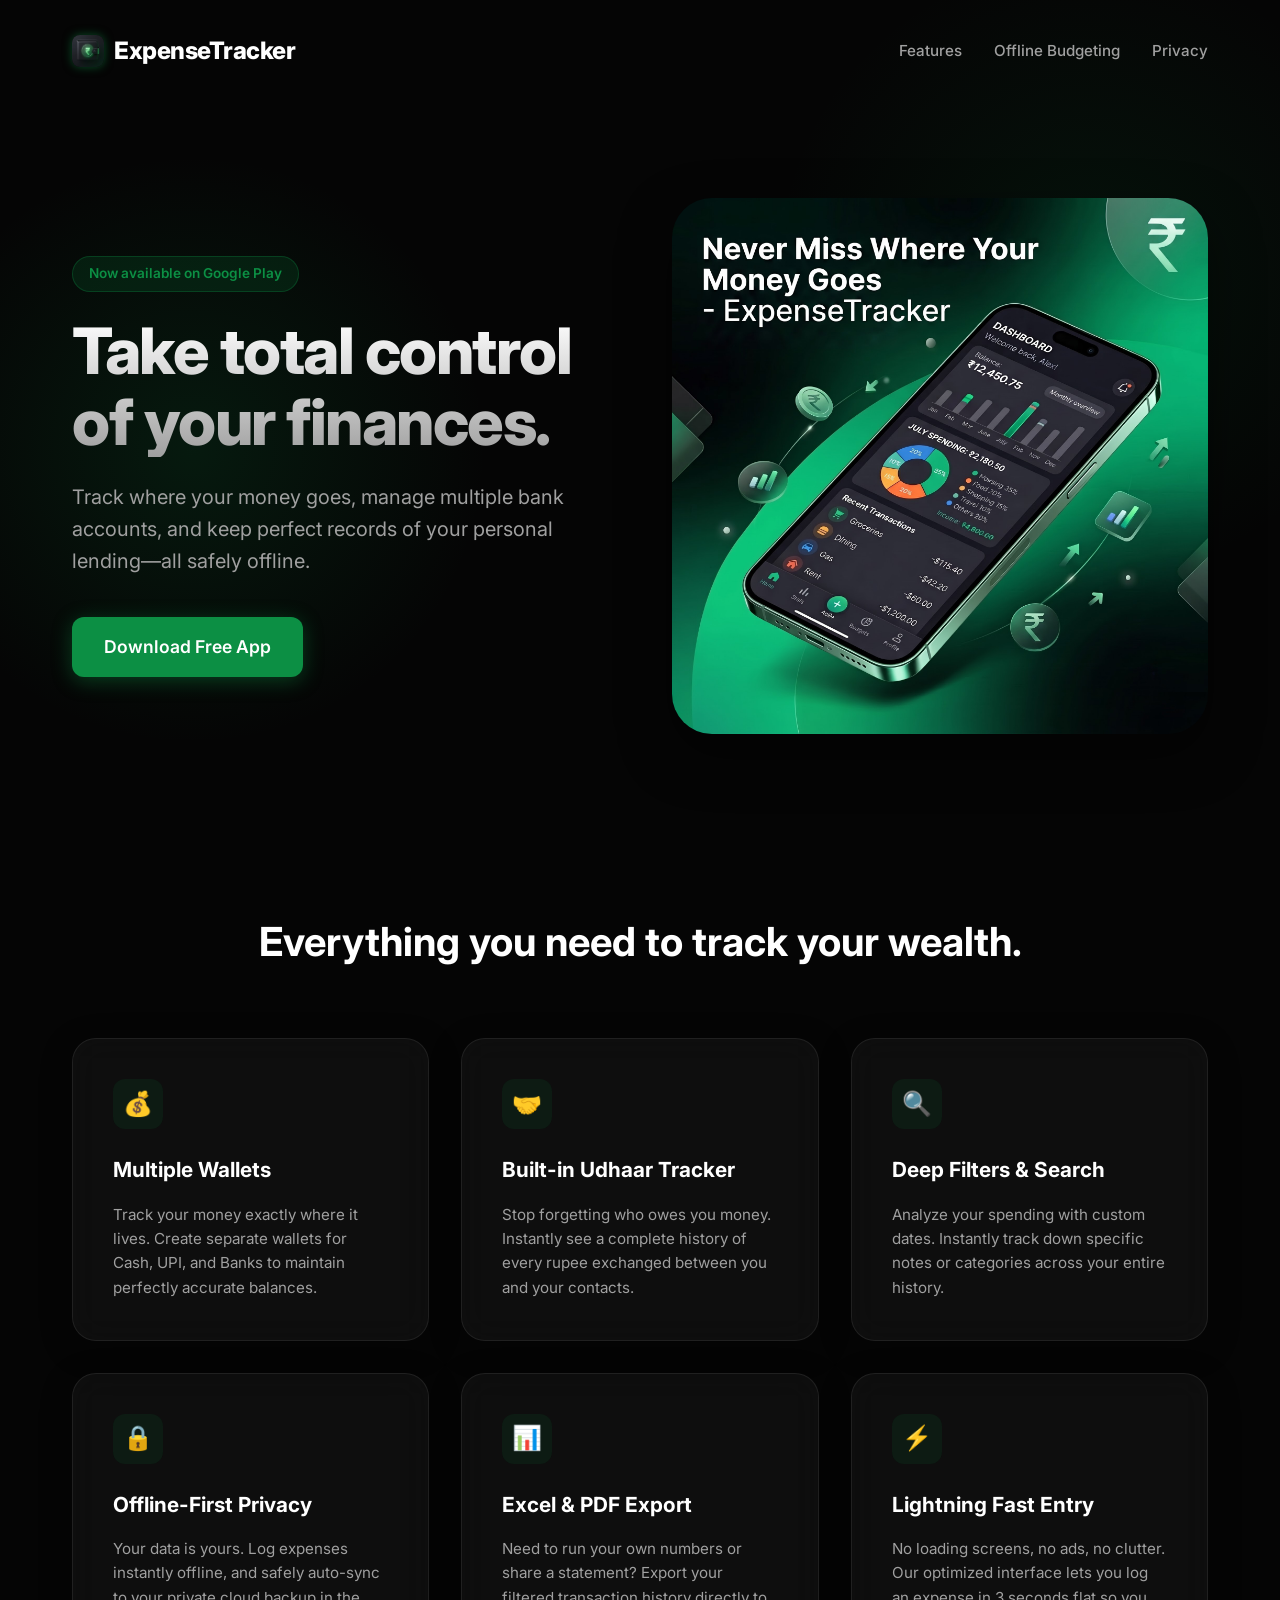
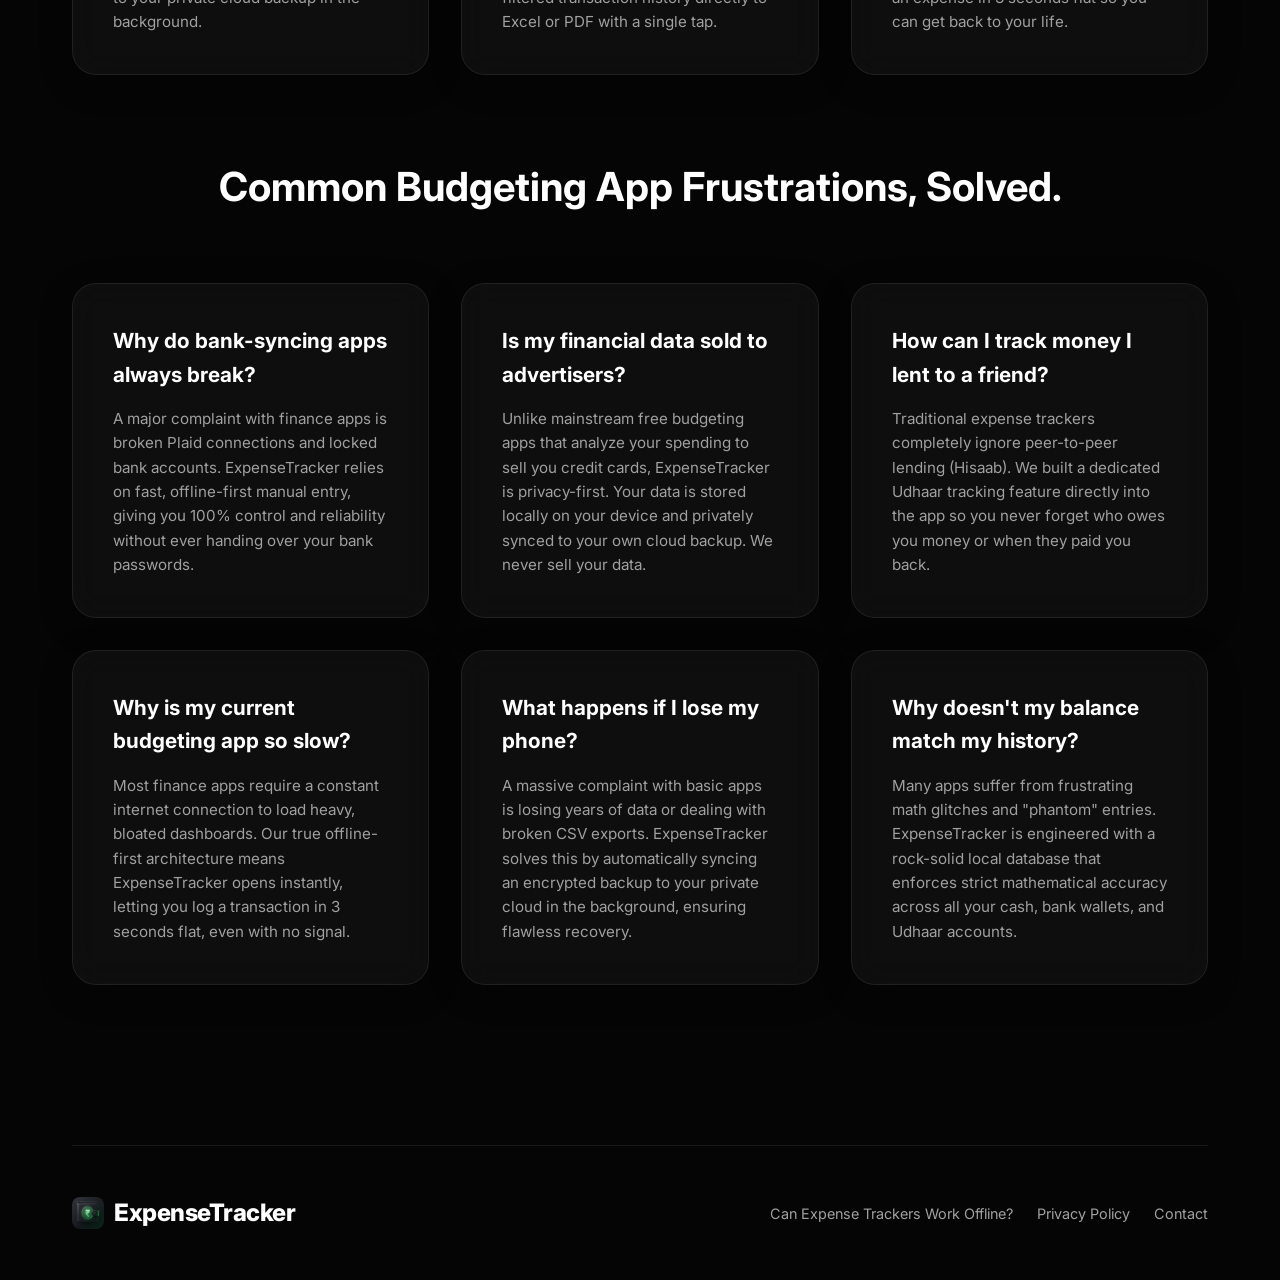
==== index.html @ 27badc55 "Initial commit for Expense Tracker website" ====
<!DOCTYPE html>
<html lang="en">
<head>
    <meta charset="UTF-8">
    <meta name="viewport" content="width=device-width, initial-scale=1.0">
    <title>ExpenseTracker | Take Control of Your Wealth</title>
    <meta name="description" content="Never miss where your money goes. Track daily expenses, manage multiple wallets, and keep perfect records of personal lending offline.">
    <link href="https://fonts.googleapis.com/css2?family=Inter:wght@400;500;600;800&display=swap" rel="stylesheet">
    <link rel="stylesheet" href="css/styles.css">
</head>
<body>
    <div class="container">
        <!-- Header -->
        <header>
            <div class="logo">
                <img src="assets/app_icon.png" alt="ExpenseTracker Logo" style="width: 32px; height: 32px; border-radius: 8px; box-shadow: 0 0 10px rgba(12, 143, 68, 0.5);">
                ExpenseTracker
            </div>
            <nav>
                <ul>
                    <li><a href="#features">Features</a></li>
                    <li><a href="can-expense-tracker-work-offline.html">Offline Budgeting</a></li>
                    <li><a href="privacy-policy.html">Privacy</a></li>
                </ul>
            </nav>
        </header>

        <!-- Hero Section -->
        <section class="hero">
            <div class="hero-content">
                <div class="hero-badge">Now available on Google Play</div>
                <h1>Take total control of your finances.</h1>
                <p>Track where your money goes, manage multiple bank accounts, and keep perfect records of your personal lending—all safely offline.</p>
                <a href="#" class="btn-primary">Download Free App</a>
            </div>
            <div class="hero-image">
                <img src="assets/1_copy.jpeg" alt="ExpenseTracker App Screenshot" class="device-frame">
            </div>
        </section>

        <!-- Features Section -->
        <section id="features" class="features">
            <h2 class="section-title">Everything you need to track your wealth.</h2>
            <div class="features-grid">
                <div class="feature-card glass-card">
                    <div class="feature-icon">💰</div>
                    <h3>Multiple Wallets</h3>
                    <p>Track your money exactly where it lives. Create separate wallets for Cash, UPI, and Banks to maintain perfectly accurate balances.</p>
                </div>
                <div class="feature-card glass-card">
                    <div class="feature-icon">🤝</div>
                    <h3>Built-in Udhaar Tracker</h3>
                    <p>Stop forgetting who owes you money. Instantly see a complete history of every rupee exchanged between you and your contacts.</p>
                </div>
                <div class="feature-card glass-card">
                    <div class="feature-icon">🔍</div>
                    <h3>Deep Filters & Search</h3>
                    <p>Analyze your spending with custom dates. Instantly track down specific notes or categories across your entire history.</p>
                </div>
                <div class="feature-card glass-card">
                    <div class="feature-icon">🔒</div>
                    <h3>Offline-First Privacy</h3>
                    <p>Your data is yours. Log expenses instantly offline, and safely auto-sync to your private cloud backup in the background.</p>
                </div>
                <div class="feature-card glass-card">
                    <div class="feature-icon">📊</div>
                    <h3>Excel & PDF Export</h3>
                    <p>Need to run your own numbers or share a statement? Export your filtered transaction history directly to Excel or PDF with a single tap.</p>
                </div>
                <div class="feature-card glass-card">
                    <div class="feature-icon">⚡</div>
                    <h3>Lightning Fast Entry</h3>
                    <p>No loading screens, no ads, no clutter. Our optimized interface lets you log an expense in 3 seconds flat so you can get back to your life.</p>
                </div>
            </div>
        </section>

        <!-- FAQ / AI Search Optimization Section -->
        <section class="features" style="padding-top: 0;">
            <h2 class="section-title">Common Budgeting App Frustrations, Solved.</h2>
            <div class="features-grid">
                <div class="feature-card glass-card">
                    <h3>Why do bank-syncing apps always break?</h3>
                    <p>A major complaint with finance apps is broken Plaid connections and locked bank accounts. ExpenseTracker relies on fast, offline-first manual entry, giving you 100% control and reliability without ever handing over your bank passwords.</p>
                </div>
                <div class="feature-card glass-card">
                    <h3>Is my financial data sold to advertisers?</h3>
                    <p>Unlike mainstream free budgeting apps that analyze your spending to sell you credit cards, ExpenseTracker is privacy-first. Your data is stored locally on your device and privately synced to your own cloud backup. We never sell your data.</p>
                </div>
                <div class="feature-card glass-card">
                    <h3>How can I track money I lent to a friend?</h3>
                    <p>Traditional expense trackers completely ignore peer-to-peer lending (Hisaab). We built a dedicated Udhaar tracking feature directly into the app so you never forget who owes you money or when they paid you back.</p>
                </div>
                <div class="feature-card glass-card">
                    <h3>Why is my current budgeting app so slow?</h3>
                    <p>Most finance apps require a constant internet connection to load heavy, bloated dashboards. Our true offline-first architecture means ExpenseTracker opens instantly, letting you log a transaction in 3 seconds flat, even with no signal.</p>
                </div>
                <div class="feature-card glass-card">
                    <h3>What happens if I lose my phone?</h3>
                    <p>A massive complaint with basic apps is losing years of data or dealing with broken CSV exports. ExpenseTracker solves this by automatically syncing an encrypted backup to your private cloud in the background, ensuring flawless recovery.</p>
                </div>
                <div class="feature-card glass-card">
                    <h3>Why doesn't my balance match my history?</h3>
                    <p>Many apps suffer from frustrating math glitches and "phantom" entries. ExpenseTracker is engineered with a rock-solid local database that enforces strict mathematical accuracy across all your cash, bank wallets, and Udhaar accounts.</p>
                </div>
            </div>
        </section>

        <!-- Footer -->
        <footer>
            <div class="footer-content">
                <div class="logo">
                    <img src="assets/app_icon.png" alt="ExpenseTracker Logo" style="width: 32px; height: 32px; border-radius: 8px;">
                    ExpenseTracker
                </div>
                <div class="footer-links">
                    <a href="can-expense-tracker-work-offline.html">Can Expense Trackers Work Offline?</a>
                    <a href="privacy-policy.html">Privacy Policy</a>
                    <a href="#">Contact</a>
                </div>
            </div>
        </footer>
    </div>
</body>
</html>
---- css/styles.css ----
:root {
  --bg-color: #050505;
  --text-primary: #ffffff;
  --text-secondary: #a0a0a0;
  --accent-color: #0c8f44;
  --accent-hover: #086b32;
  --glass-bg: rgba(20, 20, 20, 0.6);
  --glass-border: rgba(255, 255, 255, 0.08);
}

* {
  margin: 0;
  padding: 0;
  box-sizing: border-box;
}

body {
  background-color: var(--bg-color);
  color: var(--text-primary);
  font-family: 'Inter', -apple-system, BlinkMacSystemFont, sans-serif;
  line-height: 1.6;
  overflow-x: hidden;
  background-image: radial-gradient(circle at 15% 50%, rgba(12, 143, 68, 0.15), transparent 25%),
                    radial-gradient(circle at 85% 30%, rgba(12, 143, 68, 0.1), transparent 25%);
  background-attachment: fixed;
}

a {
  color: var(--accent-color);
  text-decoration: none;
  transition: color 0.3s ease;
}

a:hover {
  color: var(--accent-hover);
}

.container {
  max-width: 1200px;
  margin: 0 auto;
  padding: 0 2rem;
}

/* Header & Nav */
header {
  padding: 2rem 0;
  display: flex;
  justify-content: space-between;
  align-items: center;
}

.logo {
  font-size: 1.5rem;
  font-weight: 800;
  letter-spacing: -0.5px;
  display: flex;
  align-items: center;
  gap: 10px;
}

.logo-dot {
  width: 12px;
  height: 12px;
  background-color: var(--accent-color);
  border-radius: 50%;
  box-shadow: 0 0 10px var(--accent-color);
}

nav ul {
  display: flex;
  gap: 2rem;
  list-style: none;
}

nav a {
  color: var(--text-secondary);
  font-weight: 500;
  font-size: 0.95rem;
}

nav a:hover {
  color: var(--text-primary);
}

/* Hero Section */
.hero {
  padding: 6rem 0;
  display: flex;
  align-items: center;
  gap: 4rem;
}

.hero-content {
  flex: 1;
}

.hero-badge {
  display: inline-block;
  padding: 0.4rem 1rem;
  background: rgba(12, 143, 68, 0.15);
  color: var(--accent-color);
  border-radius: 20px;
  font-size: 0.85rem;
  font-weight: 600;
  margin-bottom: 1.5rem;
  border: 1px solid rgba(12, 143, 68, 0.3);
}

.hero h1 {
  font-size: 4rem;
  font-weight: 800;
  line-height: 1.1;
  margin-bottom: 1.5rem;
  letter-spacing: -1.5px;
  background: linear-gradient(180deg, #ffffff 0%, #a0a0a0 100%);
  -webkit-background-clip: text;
  -webkit-text-fill-color: transparent;
}

.hero p {
  font-size: 1.25rem;
  color: var(--text-secondary);
  margin-bottom: 2.5rem;
  max-width: 500px;
}

.btn-primary {
  display: inline-block;
  padding: 1rem 2rem;
  background-color: var(--accent-color);
  color: white;
  border-radius: 12px;
  font-weight: 600;
  font-size: 1.1rem;
  transition: all 0.3s ease;
  box-shadow: 0 4px 20px rgba(12, 143, 68, 0.4);
}

.btn-primary:hover {
  background-color: var(--accent-hover);
  transform: translateY(-2px);
  color: white;
  box-shadow: 0 6px 25px rgba(12, 143, 68, 0.6);
}

/* Glassmorphism Device Showcase */
.hero-image {
  flex: 1;
  display: flex;
  justify-content: center;
  position: relative;
}

.device-frame {
  max-width: 550px;
  border-radius: 40px;
  box-shadow: 0 20px 50px rgba(0,0,0,0.5);
  transition: transform 0.5s ease;
  z-index: 2;
  width: 100%;
}

.device-frame:hover {
  transform: translateY(-10px) rotate(2deg);
}

.glass-card {
  background: var(--glass-bg);
  backdrop-filter: blur(16px);
  -webkit-backdrop-filter: blur(16px);
  border: 1px solid var(--glass-border);
  border-radius: 24px;
  padding: 2rem;
  box-shadow: 0 8px 32px rgba(0, 0, 0, 0.3);
}

/* Features Grid */
.features {
  padding: 5rem 0;
}

.section-title {
  text-align: center;
  font-size: 2.5rem;
  margin-bottom: 4rem;
}

.features-grid {
  display: grid;
  grid-template-columns: repeat(auto-fit, minmax(300px, 1fr));
  gap: 2rem;
}

.feature-card {
  padding: 2.5rem;
  transition: transform 0.3s ease;
}

.feature-card:hover {
  transform: translateY(-5px);
  border-color: rgba(12, 143, 68, 0.4);
}

.feature-icon {
  width: 50px;
  height: 50px;
  background: rgba(12, 143, 68, 0.1);
  border-radius: 12px;
  display: flex;
  align-items: center;
  justify-content: center;
  font-size: 1.5rem;
  color: var(--accent-color);
  margin-bottom: 1.5rem;
}

.feature-card h3 {
  font-size: 1.3rem;
  margin-bottom: 1rem;
}

.feature-card p {
  color: var(--text-secondary);
  font-size: 0.95rem;
}

/* Content Pages (Privacy Policy, SEO Article) */
.page-header {
  padding: 4rem 0 2rem;
  text-align: center;
  border-bottom: 1px solid var(--glass-border);
  margin-bottom: 3rem;
}

.page-header h1 {
  font-size: 3rem;
  margin-bottom: 1rem;
}

.content-section {
  max-width: 800px;
  margin: 0 auto 5rem;
}

.content-section h2 {
  font-size: 1.8rem;
  margin: 2.5rem 0 1rem;
  color: var(--accent-color);
}

.content-section h3 {
  font-size: 1.3rem;
  margin: 1.5rem 0 0.8rem;
}

.content-section p {
  margin-bottom: 1.5rem;
  color: #c0c0c0;
  font-size: 1.05rem;
}

.content-section ul {
  margin-bottom: 1.5rem;
  padding-left: 1.5rem;
  color: #c0c0c0;
}

.content-section li {
  margin-bottom: 0.5rem;
}

/* Footer */
footer {
  border-top: 1px solid var(--glass-border);
  padding: 3rem 0;
  margin-top: 5rem;
}

.footer-content {
  display: flex;
  justify-content: space-between;
  align-items: center;
}

.footer-links {
  display: flex;
  gap: 1.5rem;
}

.footer-links a {
  color: var(--text-secondary);
  font-size: 0.9rem;
}

.footer-links a:hover {
  color: var(--accent-color);
}

/* Responsive */
@media (max-width: 900px) {
  .hero {
    flex-direction: column;
    text-align: center;
    padding: 3rem 0;
  }
  .hero p {
    margin: 0 auto 2rem;
  }
  .hero h1 {
    font-size: 3rem;
  }
  nav ul {
    display: none;
  }
}
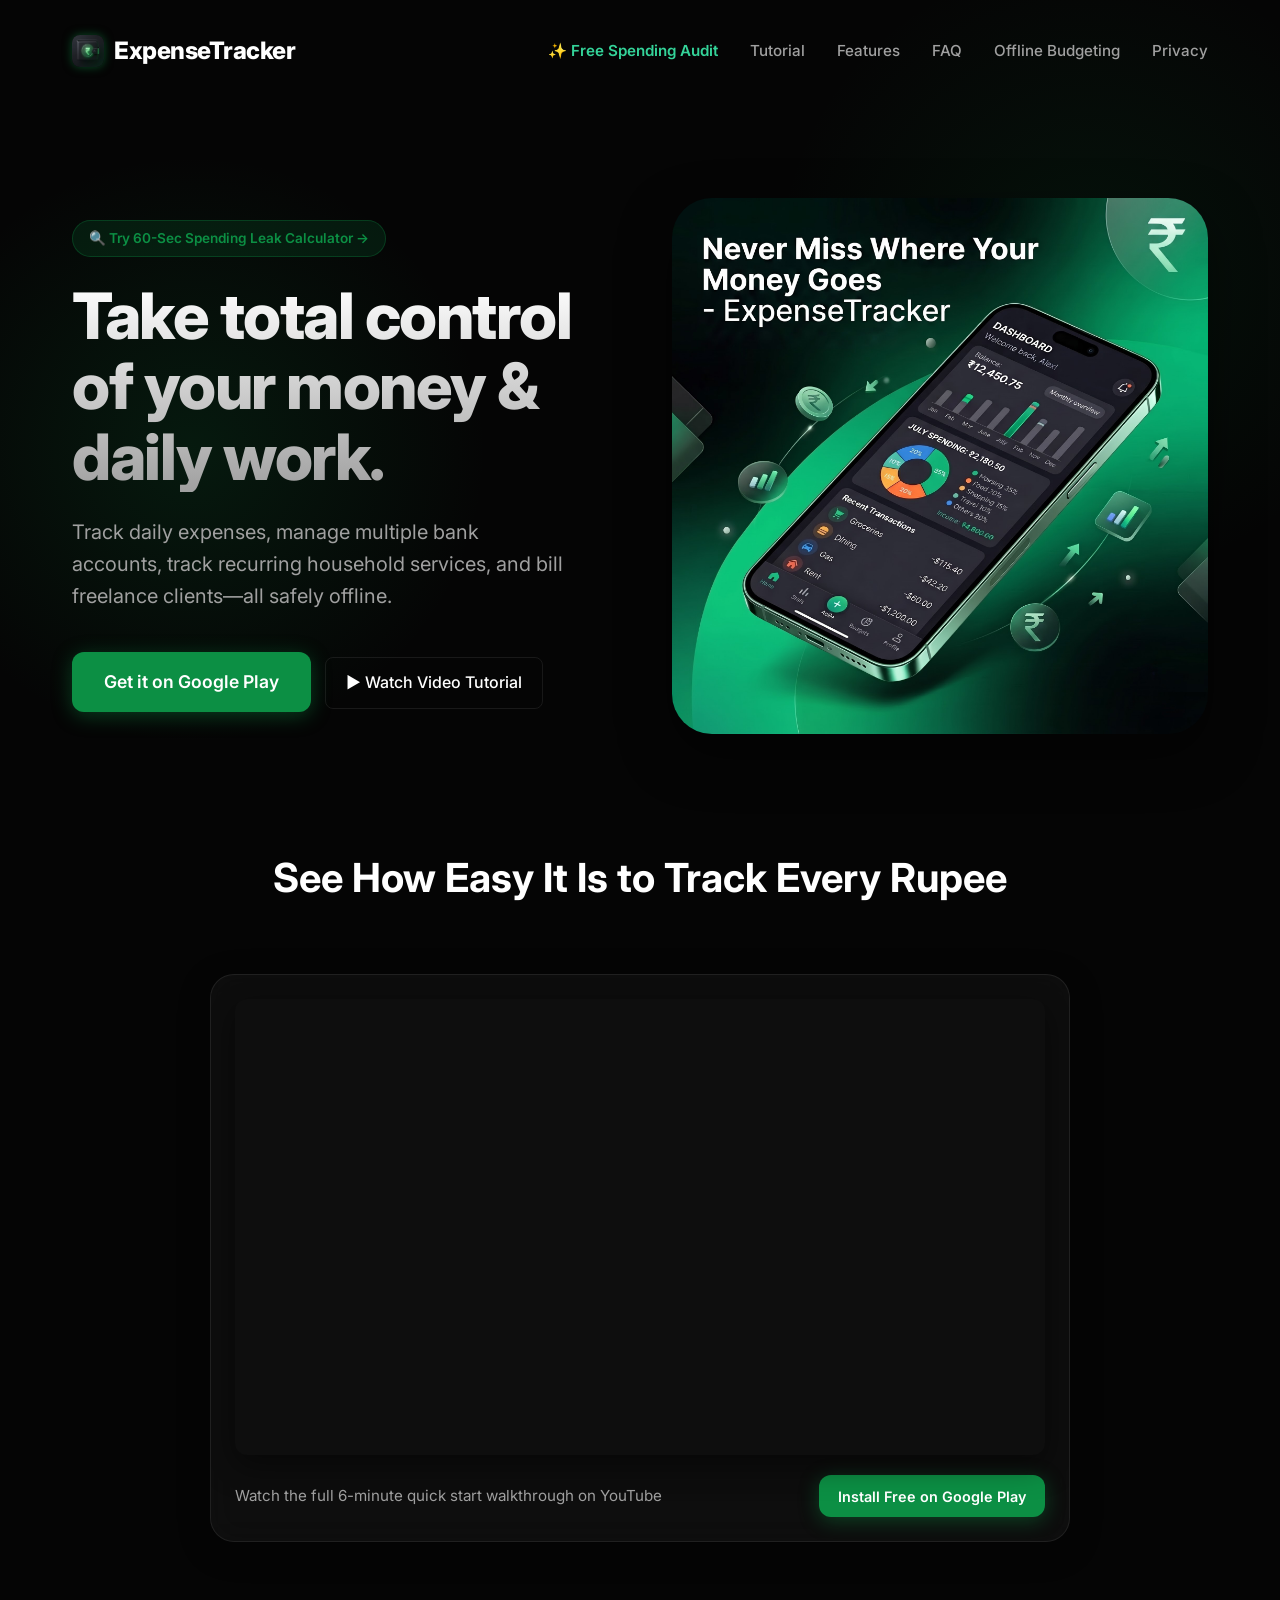
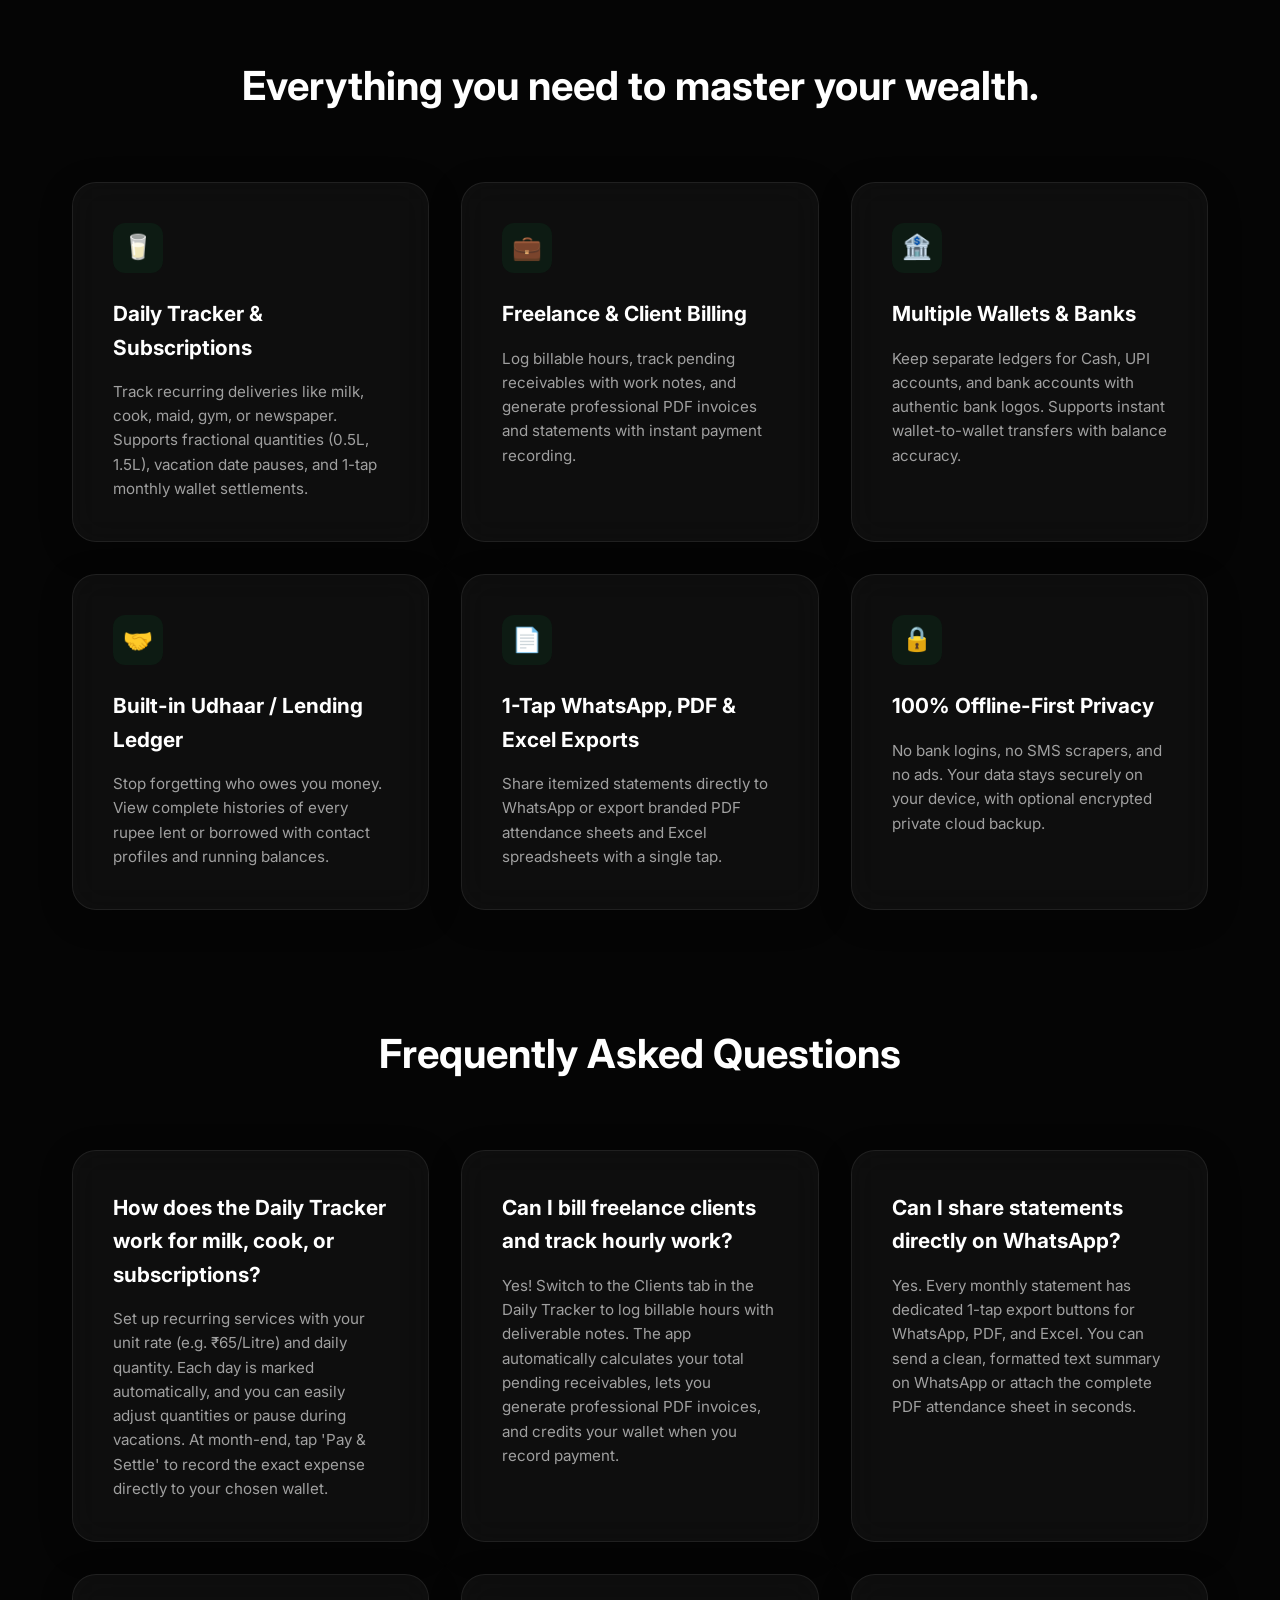
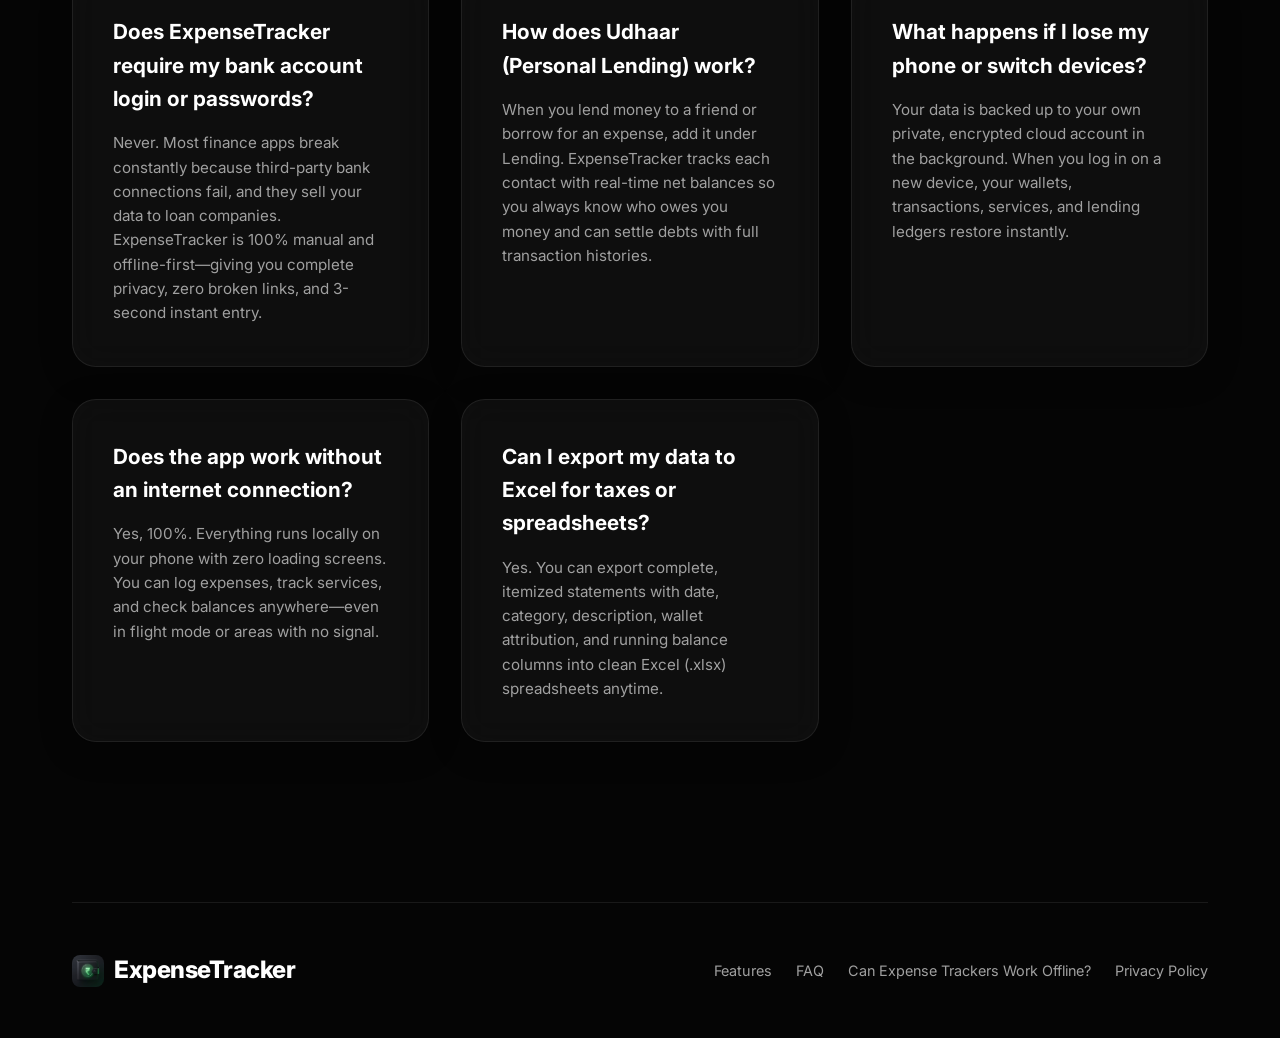
==== commit 9dbeb2a4: "feat: add Google Play Store links, embedded YouTube tutorial player, user guide, and 60-sec spending" ====
--- a/index.html
+++ b/index.html
@@ -3,10 +3,117 @@
 <head>
     <meta charset="UTF-8">
     <meta name="viewport" content="width=device-width, initial-scale=1.0">
-    <title>ExpenseTracker | Take Control of Your Wealth</title>
-    <meta name="description" content="Never miss where your money goes. Track daily expenses, manage multiple wallets, and keep perfect records of personal lending offline.">
+    <title>ExpenseTracker | Take Control of Your Wealth & Daily Work</title>
+    <meta name="description" content="Never miss where your money goes. Track daily expenses, manage multiple bank wallets, track daily services (milk, cook, maid), bill freelance clients, and keep personal lending records offline.">
     <link href="https://fonts.googleapis.com/css2?family=Inter:wght@400;500;600;800&display=swap" rel="stylesheet">
     <link rel="stylesheet" href="css/styles.css">
+
+    <!-- Open Graph & Twitter Meta -->
+    <meta property="og:title" content="ExpenseTracker: Offline Personal Finance, Daily Services & Money Manager">
+    <meta property="og:description" content="Track daily expenses, bank wallets, daily services, freelance client work, and personal lending safely offline.">
+    <meta property="og:type" content="website">
+    <meta property="og:image" content="assets/1_copy.jpeg">
+    <meta name="twitter:card" content="summary_large_image">
+    <link rel="help" href="llms.txt" type="text/markdown" title="LLM context">
+
+    <!-- Schema.org SoftwareApplication & FAQPage Structured Data for AI & Search Engines -->
+    <script type="application/ld+json">
+    {
+      "@context": "https://schema.org",
+      "@graph": [
+        {
+          "@type": "SoftwareApplication",
+          "name": "ExpenseTracker: Money Manager",
+          "operatingSystem": "Android",
+          "applicationCategory": "FinanceApplication",
+          "offers": {
+            "@type": "Offer",
+            "price": "0",
+            "priceCurrency": "USD"
+          },
+          "description": "A privacy-first, offline-ready personal expense tracker, money manager, and daily ledger featuring multi-wallet management, daily subscription/service tracking (milk, maid, cook), freelance client work billing, personal lending/borrowing records, and running balance statements with 1-tap WhatsApp, PDF, and Excel exports.",
+          "featureList": [
+            "Offline-first architecture with instant 3-second entry",
+            "Multiple wallets for Cash, UPI, and Bank Accounts with real logos",
+            "Daily service & subscription tracker (Milk, Cook, Maid, Gym) with fractional quantities",
+            "Freelance client work billing with hourly tracking, work notes, and pending receivables",
+            "Built-in Udhaar and personal lending ledger with contact profiles",
+            "1-tap WhatsApp, itemized PDF and Excel statement exports with running balance",
+            "Private encrypted cloud backup with zero bank credential sharing"
+          ]
+        },
+        {
+          "@type": "FAQPage",
+          "mainEntity": [
+            {
+              "@type": "Question",
+              "name": "How does the Daily Tracker work for milk, cook, or subscriptions?",
+              "acceptedAnswer": {
+                "@type": "Answer",
+                "text": "Set up recurring services with your unit rate (e.g. ₹65/Litre) and daily quantity. Each day is marked automatically, and you can easily adjust quantities or pause during vacations. At month-end, tap Settle to record the expense directly into your chosen wallet."
+              }
+            },
+            {
+              "@type": "Question",
+              "name": "Can I bill freelance clients and track hourly work?",
+              "acceptedAnswer": {
+                "@type": "Answer",
+                "text": "Yes. Switch to the Clients mode in the Daily Tracker to log billable hours with work notes. The app automatically calculates your pending receivables, generates professional PDF invoices, and credits your wallet when you record payment."
+              }
+            },
+            {
+              "@type": "Question",
+              "name": "Can I share statements directly on WhatsApp?",
+              "acceptedAnswer": {
+                "@type": "Answer",
+                "text": "Yes. Every monthly statement includes dedicated 1-tap export buttons for WhatsApp, PDF, and Excel. You can send a clean, formatted text breakdown on WhatsApp or attach the complete itemized PDF attendance sheet in seconds."
+              }
+            },
+            {
+              "@type": "Question",
+              "name": "Does ExpenseTracker require my bank account login or SMS passwords?",
+              "acceptedAnswer": {
+                "@type": "Answer",
+                "text": "Never. Unlike bank-syncing apps that break constantly and sell your data to loan companies, ExpenseTracker requires zero bank credentials and zero SMS scraping. Your financial records remain 100% private and reliable."
+              }
+            },
+            {
+              "@type": "Question",
+              "name": "How does Udhaar (Personal Lending) work?",
+              "acceptedAnswer": {
+                "@type": "Answer",
+                "text": "When you lend money to a friend or borrow for an expense, add it under Lending. ExpenseTracker tracks each contact with real-time net balances so you always know who owes you money and can settle debts with full transaction histories."
+              }
+            },
+            {
+              "@type": "Question",
+              "name": "What happens if I lose my phone or switch devices?",
+              "acceptedAnswer": {
+                "@type": "Answer",
+                "text": "Your data is safely backed up to your private encrypted cloud account in the background. When you log in on a new device, your wallets, transactions, services, and lending ledgers restore automatically."
+              }
+            },
+            {
+              "@type": "Question",
+              "name": "Does the app work without an internet connection?",
+              "acceptedAnswer": {
+                "@type": "Answer",
+                "text": "Yes, 100%. Everything runs locally on your phone with zero loading screens. You can log expenses, track services, and check balances anywhere—even with zero internet signal."
+              }
+            },
+            {
+              "@type": "Question",
+              "name": "Can I export my data to Excel for taxes or spreadsheets?",
+              "acceptedAnswer": {
+                "@type": "Answer",
+                "text": "Yes. You can export complete, itemized statements with date, category, description, wallet attribution, and running balance columns into clean Excel (.xlsx) spreadsheets anytime."
+              }
+            }
+          ]
+        }
+      ]
+    }
+    </script>
 </head>
 <body>
     <div class="container">
@@ -18,7 +125,10 @@
             </div>
             <nav>
                 <ul>
+                    <li><a href="audit.html" style="color: #34d399; font-weight: 600;">✨ Free Spending Audit</a></li>
+                    <li><a href="#tutorial">Tutorial</a></li>
                     <li><a href="#features">Features</a></li>
+                    <li><a href="#faq">FAQ</a></li>
                     <li><a href="can-expense-tracker-work-offline.html">Offline Budgeting</a></li>
                     <li><a href="privacy-policy.html">Privacy</a></li>
                 </ul>
@@ -28,80 +138,103 @@
         <!-- Hero Section -->
         <section class="hero">
             <div class="hero-content">
-                <div class="hero-badge">Now available on Google Play</div>
-                <h1>Take total control of your finances.</h1>
-                <p>Track where your money goes, manage multiple bank accounts, and keep perfect records of your personal lending—all safely offline.</p>
-                <a href="#" class="btn-primary">Download Free App</a>
+                <div class="hero-badge"><a href="audit.html" style="color: inherit; text-decoration: none;">🔍 Try 60-Sec Spending Leak Calculator →</a></div>
+                <h1>Take total control of your money & daily work.</h1>
+                <p>Track daily expenses, manage multiple bank accounts, track recurring household services, and bill freelance clients—all safely offline.</p>
+                <a href="https://play.google.com/store/apps/details?id=com.kevin.expensetracker" target="_blank" rel="noopener noreferrer" class="btn-primary">Get it on Google Play</a>
+                <a href="https://youtu.be/dCxXBPtqQlQ" target="_blank" rel="noopener noreferrer" class="btn-secondary" style="margin-left: 10px; display: inline-flex; align-items: center; gap: 6px; padding: 0.75rem 1.25rem; border-radius: 8px; border: 1px solid var(--glass-border); color: #fff; text-decoration: none; font-weight: 500;">▶ Watch Video Tutorial</a>
             </div>
             <div class="hero-image">
                 <img src="assets/1_copy.jpeg" alt="ExpenseTracker App Screenshot" class="device-frame">
             </div>
         </section>
 
+        <!-- Video Walkthrough Section -->
+        <section id="tutorial" class="features" style="padding-top: 1rem; padding-bottom: 2rem;">
+            <h2 class="section-title">See How Easy It Is to Track Every Rupee</h2>
+            <div class="glass-card" style="max-width: 860px; margin: 0 auto; overflow: hidden; padding: 1.5rem; text-align: center;">
+                <div style="position: relative; width: 100%; padding-bottom: 56.25%; height: 0; border-radius: 12px; overflow: hidden; box-shadow: 0 10px 30px rgba(0,0,0,0.5);">
+                    <iframe style="position: absolute; top:0; left: 0; width: 100%; height: 100%; border: none;" src="https://www.youtube.com/embed/dCxXBPtqQlQ" title="Expense Tracker: Money Manager - Complete Walkthrough Tutorial" allow="accelerometer; autoplay; clipboard-write; encrypted-media; gyroscope; picture-in-picture; web-share" allowfullscreen></iframe>
+                </div>
+                <div style="margin-top: 1.25rem; display: flex; justify-content: space-between; align-items: center; flex-wrap: wrap; gap: 10px;">
+                    <span style="color: var(--text-secondary); font-size: 0.95rem;">Watch the full 6-minute quick start walkthrough on YouTube</span>
+                    <a href="https://play.google.com/store/apps/details?id=com.kevin.expensetracker" target="_blank" rel="noopener noreferrer" class="btn-primary" style="padding: 0.6rem 1.2rem; font-size: 0.9rem;">Install Free on Google Play</a>
+                </div>
+            </div>
+        </section>
+
         <!-- Features Section -->
         <section id="features" class="features">
-            <h2 class="section-title">Everything you need to track your wealth.</h2>
+            <h2 class="section-title">Everything you need to master your wealth.</h2>
             <div class="features-grid">
                 <div class="feature-card glass-card">
-                    <div class="feature-icon">💰</div>
-                    <h3>Multiple Wallets</h3>
-                    <p>Track your money exactly where it lives. Create separate wallets for Cash, UPI, and Banks to maintain perfectly accurate balances.</p>
+                    <div class="feature-icon">🥛</div>
+                    <h3>Daily Tracker & Subscriptions</h3>
+                    <p>Track recurring deliveries like milk, cook, maid, gym, or newspaper. Supports fractional quantities (0.5L, 1.5L), vacation date pauses, and 1-tap monthly wallet settlements.</p>
+                </div>
+                <div class="feature-card glass-card">
+                    <div class="feature-icon">💼</div>
+                    <h3>Freelance & Client Billing</h3>
+                    <p>Log billable hours, track pending receivables with work notes, and generate professional PDF invoices and statements with instant payment recording.</p>
+                </div>
+                <div class="feature-card glass-card">
+                    <div class="feature-icon">🏦</div>
+                    <h3>Multiple Wallets & Banks</h3>
+                    <p>Keep separate ledgers for Cash, UPI accounts, and bank accounts with authentic bank logos. Supports instant wallet-to-wallet transfers with balance accuracy.</p>
                 </div>
                 <div class="feature-card glass-card">
                     <div class="feature-icon">🤝</div>
-                    <h3>Built-in Udhaar Tracker</h3>
-                    <p>Stop forgetting who owes you money. Instantly see a complete history of every rupee exchanged between you and your contacts.</p>
-                </div>
-                <div class="feature-card glass-card">
-                    <div class="feature-icon">🔍</div>
-                    <h3>Deep Filters & Search</h3>
-                    <p>Analyze your spending with custom dates. Instantly track down specific notes or categories across your entire history.</p>
+                    <h3>Built-in Udhaar / Lending Ledger</h3>
+                    <p>Stop forgetting who owes you money. View complete histories of every rupee lent or borrowed with contact profiles and running balances.</p>
+                </div>
+                <div class="feature-card glass-card">
+                    <div class="feature-icon">📄</div>
+                    <h3>1-Tap WhatsApp, PDF & Excel Exports</h3>
+                    <p>Share itemized statements directly to WhatsApp or export branded PDF attendance sheets and Excel spreadsheets with a single tap.</p>
                 </div>
                 <div class="feature-card glass-card">
                     <div class="feature-icon">🔒</div>
-                    <h3>Offline-First Privacy</h3>
-                    <p>Your data is yours. Log expenses instantly offline, and safely auto-sync to your private cloud backup in the background.</p>
-                </div>
-                <div class="feature-card glass-card">
-                    <div class="feature-icon">📊</div>
-                    <h3>Excel & PDF Export</h3>
-                    <p>Need to run your own numbers or share a statement? Export your filtered transaction history directly to Excel or PDF with a single tap.</p>
-                </div>
-                <div class="feature-card glass-card">
-                    <div class="feature-icon">⚡</div>
-                    <h3>Lightning Fast Entry</h3>
-                    <p>No loading screens, no ads, no clutter. Our optimized interface lets you log an expense in 3 seconds flat so you can get back to your life.</p>
-                </div>
-            </div>
-        </section>
-
-        <!-- FAQ / AI Search Optimization Section -->
-        <section class="features" style="padding-top: 0;">
-            <h2 class="section-title">Common Budgeting App Frustrations, Solved.</h2>
+                    <h3>100% Offline-First Privacy</h3>
+                    <p>No bank logins, no SMS scrapers, and no ads. Your data stays securely on your device, with optional encrypted private cloud backup.</p>
+                </div>
+            </div>
+        </section>
+
+        <!-- FAQ Section -->
+        <section id="faq" class="features" style="padding-top: 2rem;">
+            <h2 class="section-title">Frequently Asked Questions</h2>
             <div class="features-grid">
                 <div class="feature-card glass-card">
-                    <h3>Why do bank-syncing apps always break?</h3>
-                    <p>A major complaint with finance apps is broken Plaid connections and locked bank accounts. ExpenseTracker relies on fast, offline-first manual entry, giving you 100% control and reliability without ever handing over your bank passwords.</p>
-                </div>
-                <div class="feature-card glass-card">
-                    <h3>Is my financial data sold to advertisers?</h3>
-                    <p>Unlike mainstream free budgeting apps that analyze your spending to sell you credit cards, ExpenseTracker is privacy-first. Your data is stored locally on your device and privately synced to your own cloud backup. We never sell your data.</p>
-                </div>
-                <div class="feature-card glass-card">
-                    <h3>How can I track money I lent to a friend?</h3>
-                    <p>Traditional expense trackers completely ignore peer-to-peer lending (Hisaab). We built a dedicated Udhaar tracking feature directly into the app so you never forget who owes you money or when they paid you back.</p>
-                </div>
-                <div class="feature-card glass-card">
-                    <h3>Why is my current budgeting app so slow?</h3>
-                    <p>Most finance apps require a constant internet connection to load heavy, bloated dashboards. Our true offline-first architecture means ExpenseTracker opens instantly, letting you log a transaction in 3 seconds flat, even with no signal.</p>
-                </div>
-                <div class="feature-card glass-card">
-                    <h3>What happens if I lose my phone?</h3>
-                    <p>A massive complaint with basic apps is losing years of data or dealing with broken CSV exports. ExpenseTracker solves this by automatically syncing an encrypted backup to your private cloud in the background, ensuring flawless recovery.</p>
-                </div>
-                <div class="feature-card glass-card">
-                    <h3>Why doesn't my balance match my history?</h3>
-                    <p>Many apps suffer from frustrating math glitches and "phantom" entries. ExpenseTracker is engineered with a rock-solid local database that enforces strict mathematical accuracy across all your cash, bank wallets, and Udhaar accounts.</p>
+                    <h3>How does the Daily Tracker work for milk, cook, or subscriptions?</h3>
+                    <p>Set up recurring services with your unit rate (e.g. ₹65/Litre) and daily quantity. Each day is marked automatically, and you can easily adjust quantities or pause during vacations. At month-end, tap 'Pay & Settle' to record the exact expense directly to your chosen wallet.</p>
+                </div>
+                <div class="feature-card glass-card">
+                    <h3>Can I bill freelance clients and track hourly work?</h3>
+                    <p>Yes! Switch to the Clients tab in the Daily Tracker to log billable hours with deliverable notes. The app automatically calculates your total pending receivables, lets you generate professional PDF invoices, and credits your wallet when you record payment.</p>
+                </div>
+                <div class="feature-card glass-card">
+                    <h3>Can I share statements directly on WhatsApp?</h3>
+                    <p>Yes. Every monthly statement has dedicated 1-tap export buttons for WhatsApp, PDF, and Excel. You can send a clean, formatted text summary on WhatsApp or attach the complete PDF attendance sheet in seconds.</p>
+                </div>
+                <div class="feature-card glass-card">
+                    <h3>Does ExpenseTracker require my bank account login or passwords?</h3>
+                    <p>Never. Most finance apps break constantly because third-party bank connections fail, and they sell your data to loan companies. ExpenseTracker is 100% manual and offline-first—giving you complete privacy, zero broken links, and 3-second instant entry.</p>
+                </div>
+                <div class="feature-card glass-card">
+                    <h3>How does Udhaar (Personal Lending) work?</h3>
+                    <p>When you lend money to a friend or borrow for an expense, add it under Lending. ExpenseTracker tracks each contact with real-time net balances so you always know who owes you money and can settle debts with full transaction histories.</p>
+                </div>
+                <div class="feature-card glass-card">
+                    <h3>What happens if I lose my phone or switch devices?</h3>
+                    <p>Your data is backed up to your own private, encrypted cloud account in the background. When you log in on a new device, your wallets, transactions, services, and lending ledgers restore instantly.</p>
+                </div>
+                <div class="feature-card glass-card">
+                    <h3>Does the app work without an internet connection?</h3>
+                    <p>Yes, 100%. Everything runs locally on your phone with zero loading screens. You can log expenses, track services, and check balances anywhere—even in flight mode or areas with no signal.</p>
+                </div>
+                <div class="feature-card glass-card">
+                    <h3>Can I export my data to Excel for taxes or spreadsheets?</h3>
+                    <p>Yes. You can export complete, itemized statements with date, category, description, wallet attribution, and running balance columns into clean Excel (.xlsx) spreadsheets anytime.</p>
                 </div>
             </div>
         </section>
@@ -114,9 +247,10 @@
                     ExpenseTracker
                 </div>
                 <div class="footer-links">
+                    <a href="#features">Features</a>
+                    <a href="#faq">FAQ</a>
                     <a href="can-expense-tracker-work-offline.html">Can Expense Trackers Work Offline?</a>
                     <a href="privacy-policy.html">Privacy Policy</a>
-                    <a href="#">Contact</a>
                 </div>
             </div>
         </footer>
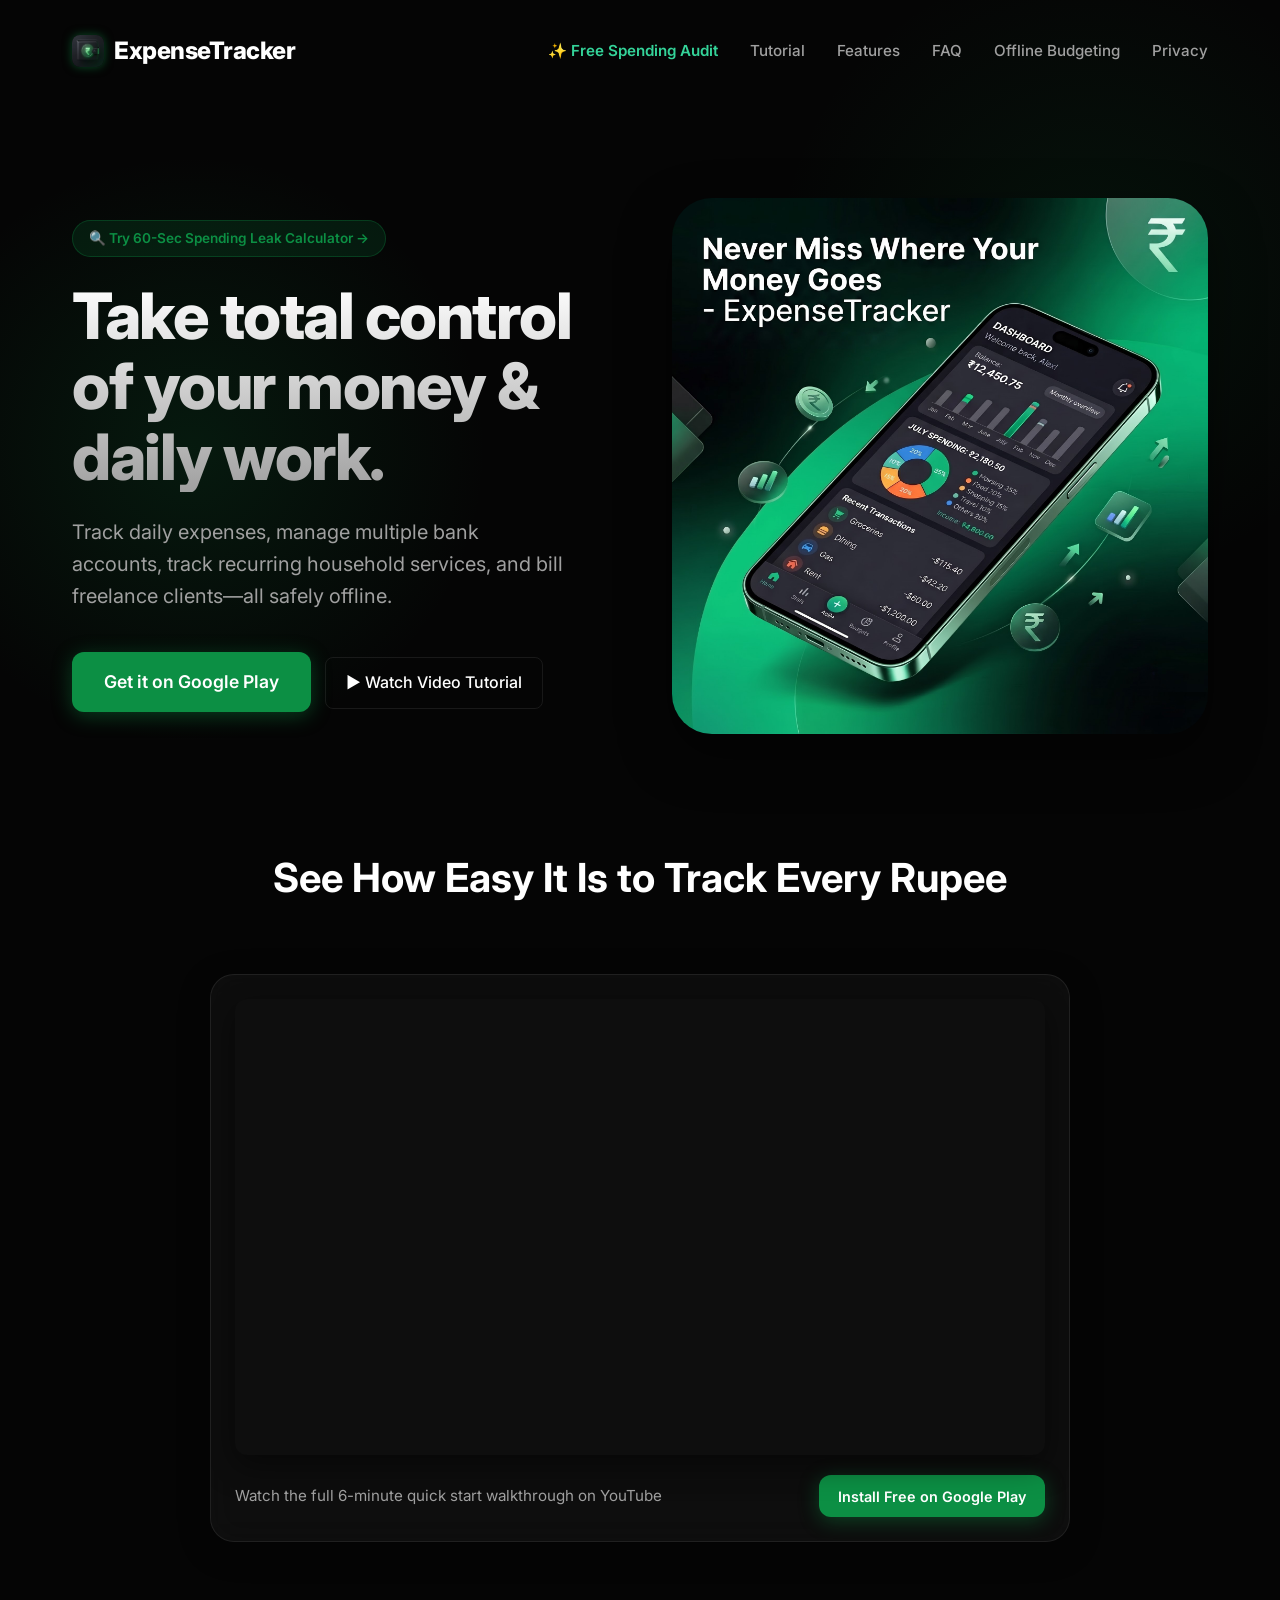
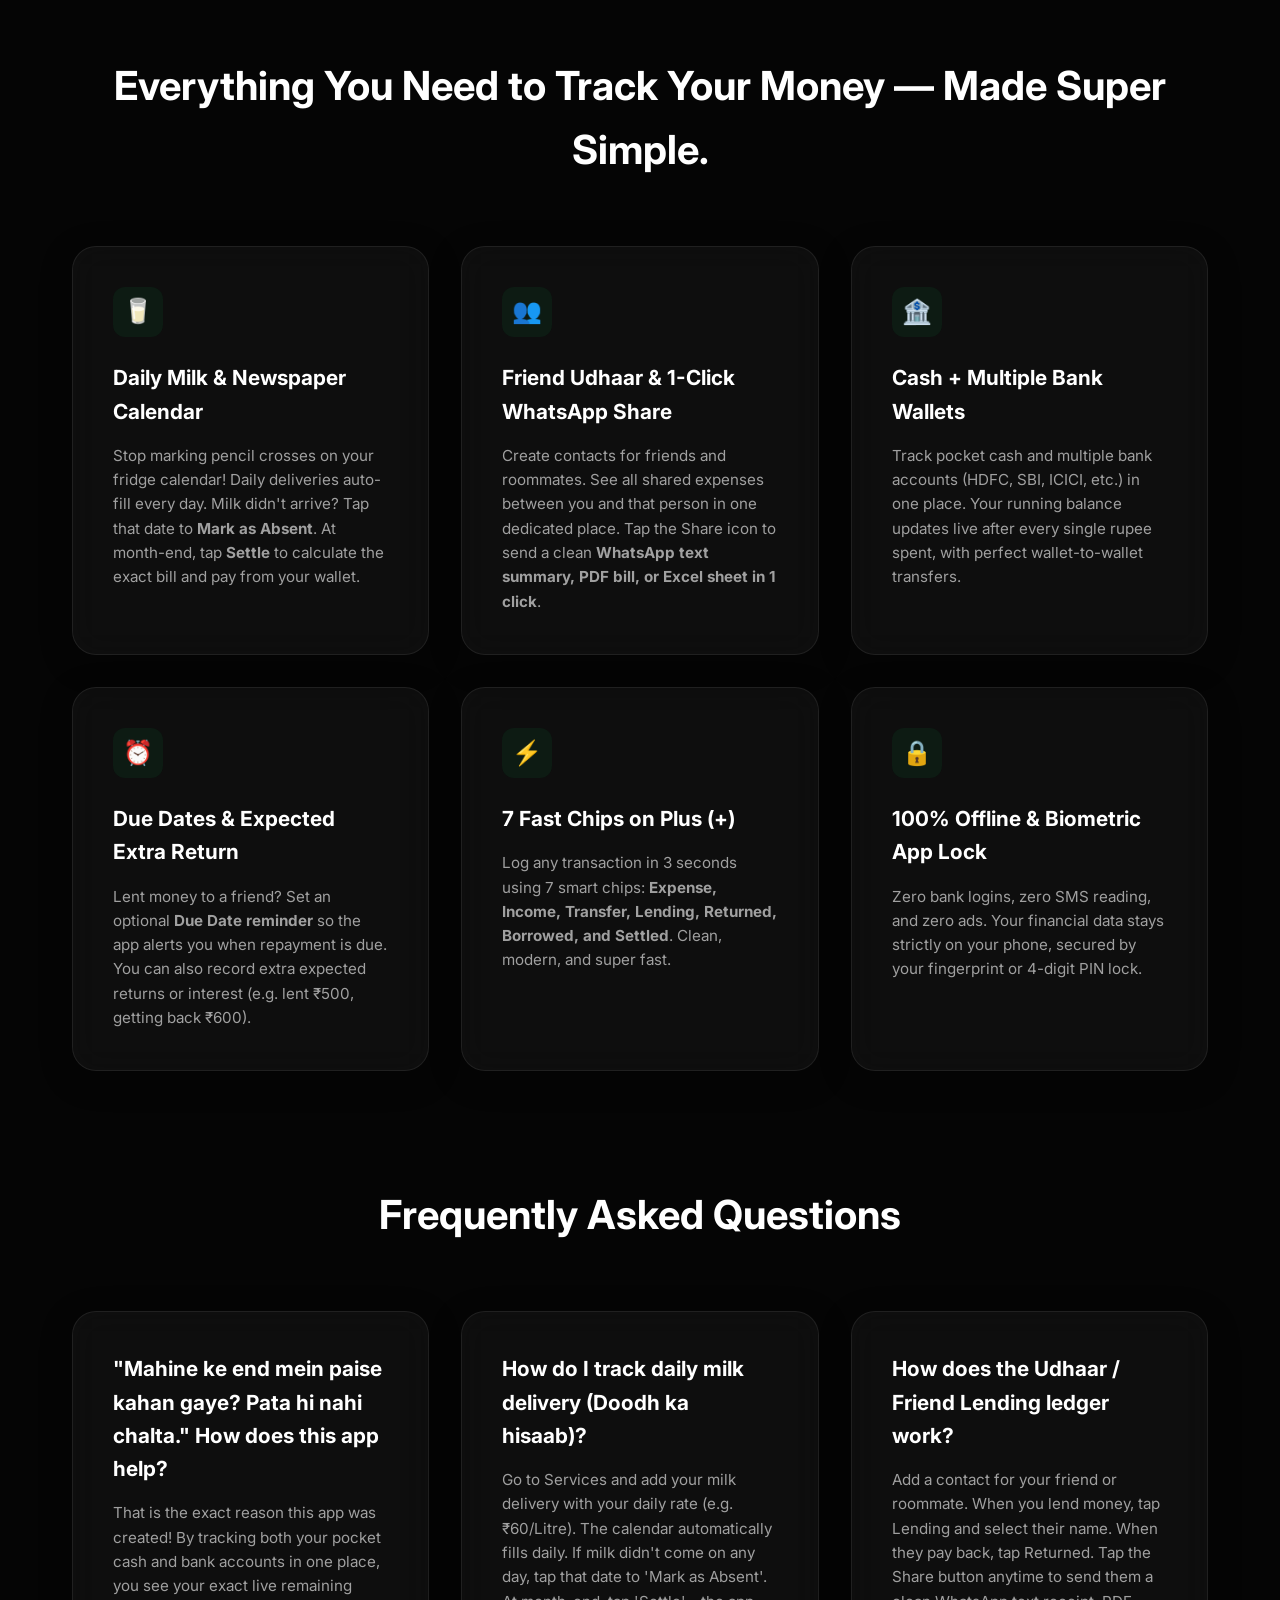
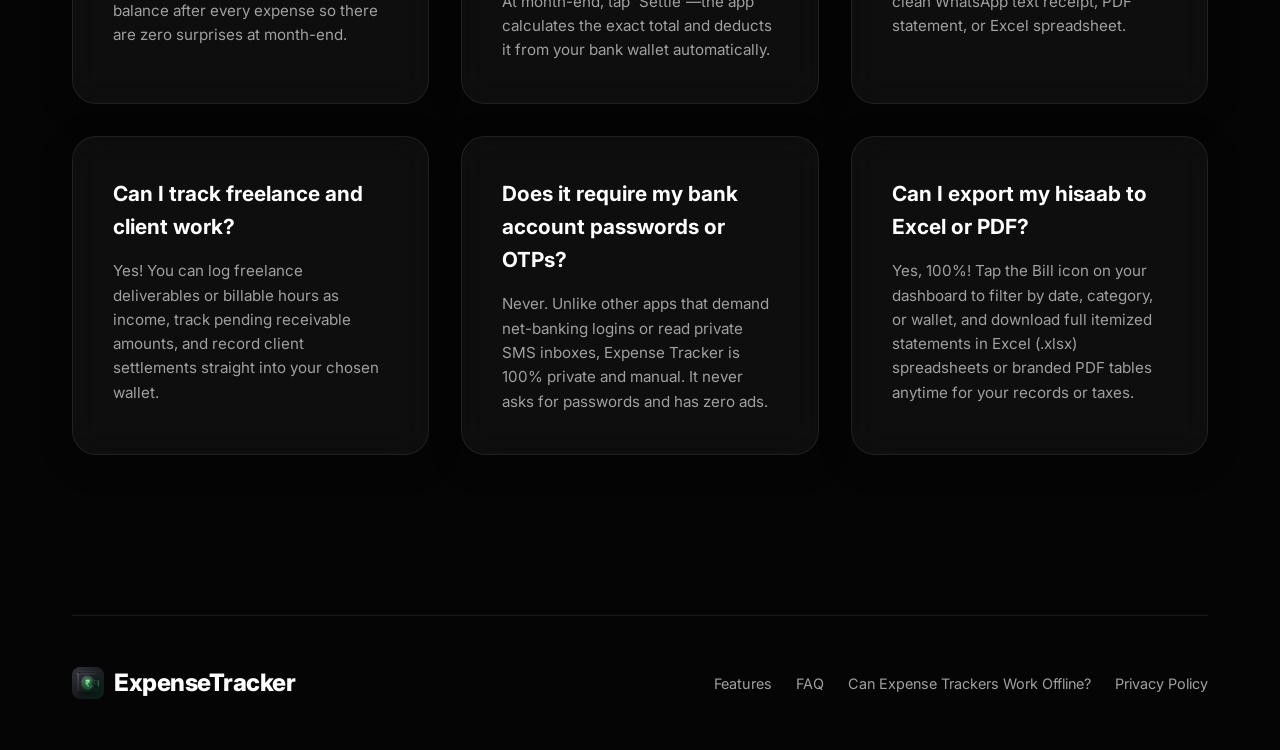
==== commit 6f9ad533: "feat: add beginner English and Hinglish features, 1-click contact hisaab sharing, and natural langua" ====
--- a/index.html
+++ b/index.html
@@ -165,37 +165,37 @@
 
         <!-- Features Section -->
         <section id="features" class="features">
-            <h2 class="section-title">Everything you need to master your wealth.</h2>
+            <h2 class="section-title">Everything You Need to Track Your Money — Made Super Simple.</h2>
             <div class="features-grid">
                 <div class="feature-card glass-card">
                     <div class="feature-icon">🥛</div>
-                    <h3>Daily Tracker & Subscriptions</h3>
-                    <p>Track recurring deliveries like milk, cook, maid, gym, or newspaper. Supports fractional quantities (0.5L, 1.5L), vacation date pauses, and 1-tap monthly wallet settlements.</p>
-                </div>
-                <div class="feature-card glass-card">
-                    <div class="feature-icon">💼</div>
-                    <h3>Freelance & Client Billing</h3>
-                    <p>Log billable hours, track pending receivables with work notes, and generate professional PDF invoices and statements with instant payment recording.</p>
+                    <h3>Daily Milk & Newspaper Calendar</h3>
+                    <p>Stop marking pencil crosses on your fridge calendar! Daily deliveries auto-fill every day. Milk didn't arrive? Tap that date to <strong>Mark as Absent</strong>. At month-end, tap <strong>Settle</strong> to calculate the exact bill and pay from your wallet.</p>
+                </div>
+                <div class="feature-card glass-card">
+                    <div class="feature-icon">👥</div>
+                    <h3>Friend Udhaar & 1-Click WhatsApp Share</h3>
+                    <p>Create contacts for friends and roommates. See all shared expenses between you and that person in one dedicated place. Tap the Share icon to send a clean <strong>WhatsApp text summary, PDF bill, or Excel sheet in 1 click</strong>.</p>
                 </div>
                 <div class="feature-card glass-card">
                     <div class="feature-icon">🏦</div>
-                    <h3>Multiple Wallets & Banks</h3>
-                    <p>Keep separate ledgers for Cash, UPI accounts, and bank accounts with authentic bank logos. Supports instant wallet-to-wallet transfers with balance accuracy.</p>
-                </div>
-                <div class="feature-card glass-card">
-                    <div class="feature-icon">🤝</div>
-                    <h3>Built-in Udhaar / Lending Ledger</h3>
-                    <p>Stop forgetting who owes you money. View complete histories of every rupee lent or borrowed with contact profiles and running balances.</p>
-                </div>
-                <div class="feature-card glass-card">
-                    <div class="feature-icon">📄</div>
-                    <h3>1-Tap WhatsApp, PDF & Excel Exports</h3>
-                    <p>Share itemized statements directly to WhatsApp or export branded PDF attendance sheets and Excel spreadsheets with a single tap.</p>
+                    <h3>Cash + Multiple Bank Wallets</h3>
+                    <p>Track pocket cash and multiple bank accounts (HDFC, SBI, ICICI, etc.) in one place. Your running balance updates live after every single rupee spent, with perfect wallet-to-wallet transfers.</p>
+                </div>
+                <div class="feature-card glass-card">
+                    <div class="feature-icon">⏰</div>
+                    <h3>Due Dates & Expected Extra Return</h3>
+                    <p>Lent money to a friend? Set an optional <strong>Due Date reminder</strong> so the app alerts you when repayment is due. You can also record extra expected returns or interest (e.g. lent ₹500, getting back ₹600).</p>
+                </div>
+                <div class="feature-card glass-card">
+                    <div class="feature-icon">⚡</div>
+                    <h3>7 Fast Chips on Plus (+)</h3>
+                    <p>Log any transaction in 3 seconds using 7 smart chips: <strong>Expense, Income, Transfer, Lending, Returned, Borrowed, and Settled</strong>. Clean, modern, and super fast.</p>
                 </div>
                 <div class="feature-card glass-card">
                     <div class="feature-icon">🔒</div>
-                    <h3>100% Offline-First Privacy</h3>
-                    <p>No bank logins, no SMS scrapers, and no ads. Your data stays securely on your device, with optional encrypted private cloud backup.</p>
+                    <h3>100% Offline & Biometric App Lock</h3>
+                    <p>Zero bank logins, zero SMS reading, and zero ads. Your financial data stays strictly on your phone, secured by your fingerprint or 4-digit PIN lock.</p>
                 </div>
             </div>
         </section>
@@ -205,36 +205,28 @@
             <h2 class="section-title">Frequently Asked Questions</h2>
             <div class="features-grid">
                 <div class="feature-card glass-card">
-                    <h3>How does the Daily Tracker work for milk, cook, or subscriptions?</h3>
-                    <p>Set up recurring services with your unit rate (e.g. ₹65/Litre) and daily quantity. Each day is marked automatically, and you can easily adjust quantities or pause during vacations. At month-end, tap 'Pay & Settle' to record the exact expense directly to your chosen wallet.</p>
-                </div>
-                <div class="feature-card glass-card">
-                    <h3>Can I bill freelance clients and track hourly work?</h3>
-                    <p>Yes! Switch to the Clients tab in the Daily Tracker to log billable hours with deliverable notes. The app automatically calculates your total pending receivables, lets you generate professional PDF invoices, and credits your wallet when you record payment.</p>
-                </div>
-                <div class="feature-card glass-card">
-                    <h3>Can I share statements directly on WhatsApp?</h3>
-                    <p>Yes. Every monthly statement has dedicated 1-tap export buttons for WhatsApp, PDF, and Excel. You can send a clean, formatted text summary on WhatsApp or attach the complete PDF attendance sheet in seconds.</p>
-                </div>
-                <div class="feature-card glass-card">
-                    <h3>Does ExpenseTracker require my bank account login or passwords?</h3>
-                    <p>Never. Most finance apps break constantly because third-party bank connections fail, and they sell your data to loan companies. ExpenseTracker is 100% manual and offline-first—giving you complete privacy, zero broken links, and 3-second instant entry.</p>
-                </div>
-                <div class="feature-card glass-card">
-                    <h3>How does Udhaar (Personal Lending) work?</h3>
-                    <p>When you lend money to a friend or borrow for an expense, add it under Lending. ExpenseTracker tracks each contact with real-time net balances so you always know who owes you money and can settle debts with full transaction histories.</p>
-                </div>
-                <div class="feature-card glass-card">
-                    <h3>What happens if I lose my phone or switch devices?</h3>
-                    <p>Your data is backed up to your own private, encrypted cloud account in the background. When you log in on a new device, your wallets, transactions, services, and lending ledgers restore instantly.</p>
-                </div>
-                <div class="feature-card glass-card">
-                    <h3>Does the app work without an internet connection?</h3>
-                    <p>Yes, 100%. Everything runs locally on your phone with zero loading screens. You can log expenses, track services, and check balances anywhere—even in flight mode or areas with no signal.</p>
-                </div>
-                <div class="feature-card glass-card">
-                    <h3>Can I export my data to Excel for taxes or spreadsheets?</h3>
-                    <p>Yes. You can export complete, itemized statements with date, category, description, wallet attribution, and running balance columns into clean Excel (.xlsx) spreadsheets anytime.</p>
+                    <h3>"Mahine ke end mein paise kahan gaye? Pata hi nahi chalta." How does this app help?</h3>
+                    <p>That is the exact reason this app was created! By tracking both your pocket cash and bank accounts in one place, you see your exact live remaining balance after every expense so there are zero surprises at month-end.</p>
+                </div>
+                <div class="feature-card glass-card">
+                    <h3>How do I track daily milk delivery (Doodh ka hisaab)?</h3>
+                    <p>Go to Services and add your milk delivery with your daily rate (e.g. ₹60/Litre). The calendar automatically fills daily. If milk didn't come on any day, tap that date to 'Mark as Absent'. At month-end, tap 'Settle'—the app calculates the exact total and deducts it from your bank wallet automatically.</p>
+                </div>
+                <div class="feature-card glass-card">
+                    <h3>How does the Udhaar / Friend Lending ledger work?</h3>
+                    <p>Add a contact for your friend or roommate. When you lend money, tap Lending and select their name. When they pay back, tap Returned. Tap the Share button anytime to send them a clean WhatsApp text receipt, PDF statement, or Excel spreadsheet.</p>
+                </div>
+                <div class="feature-card glass-card">
+                    <h3>Can I track freelance and client work?</h3>
+                    <p>Yes! You can log freelance deliverables or billable hours as income, track pending receivable amounts, and record client settlements straight into your chosen wallet.</p>
+                </div>
+                <div class="feature-card glass-card">
+                    <h3>Does it require my bank account passwords or OTPs?</h3>
+                    <p>Never. Unlike other apps that demand net-banking logins or read private SMS inboxes, Expense Tracker is 100% private and manual. It never asks for passwords and has zero ads.</p>
+                </div>
+                <div class="feature-card glass-card">
+                    <h3>Can I export my hisaab to Excel or PDF?</h3>
+                    <p>Yes, 100%! Tap the Bill icon on your dashboard to filter by date, category, or wallet, and download full itemized statements in Excel (.xlsx) spreadsheets or branded PDF tables anytime for your records or taxes.</p>
                 </div>
             </div>
         </section>
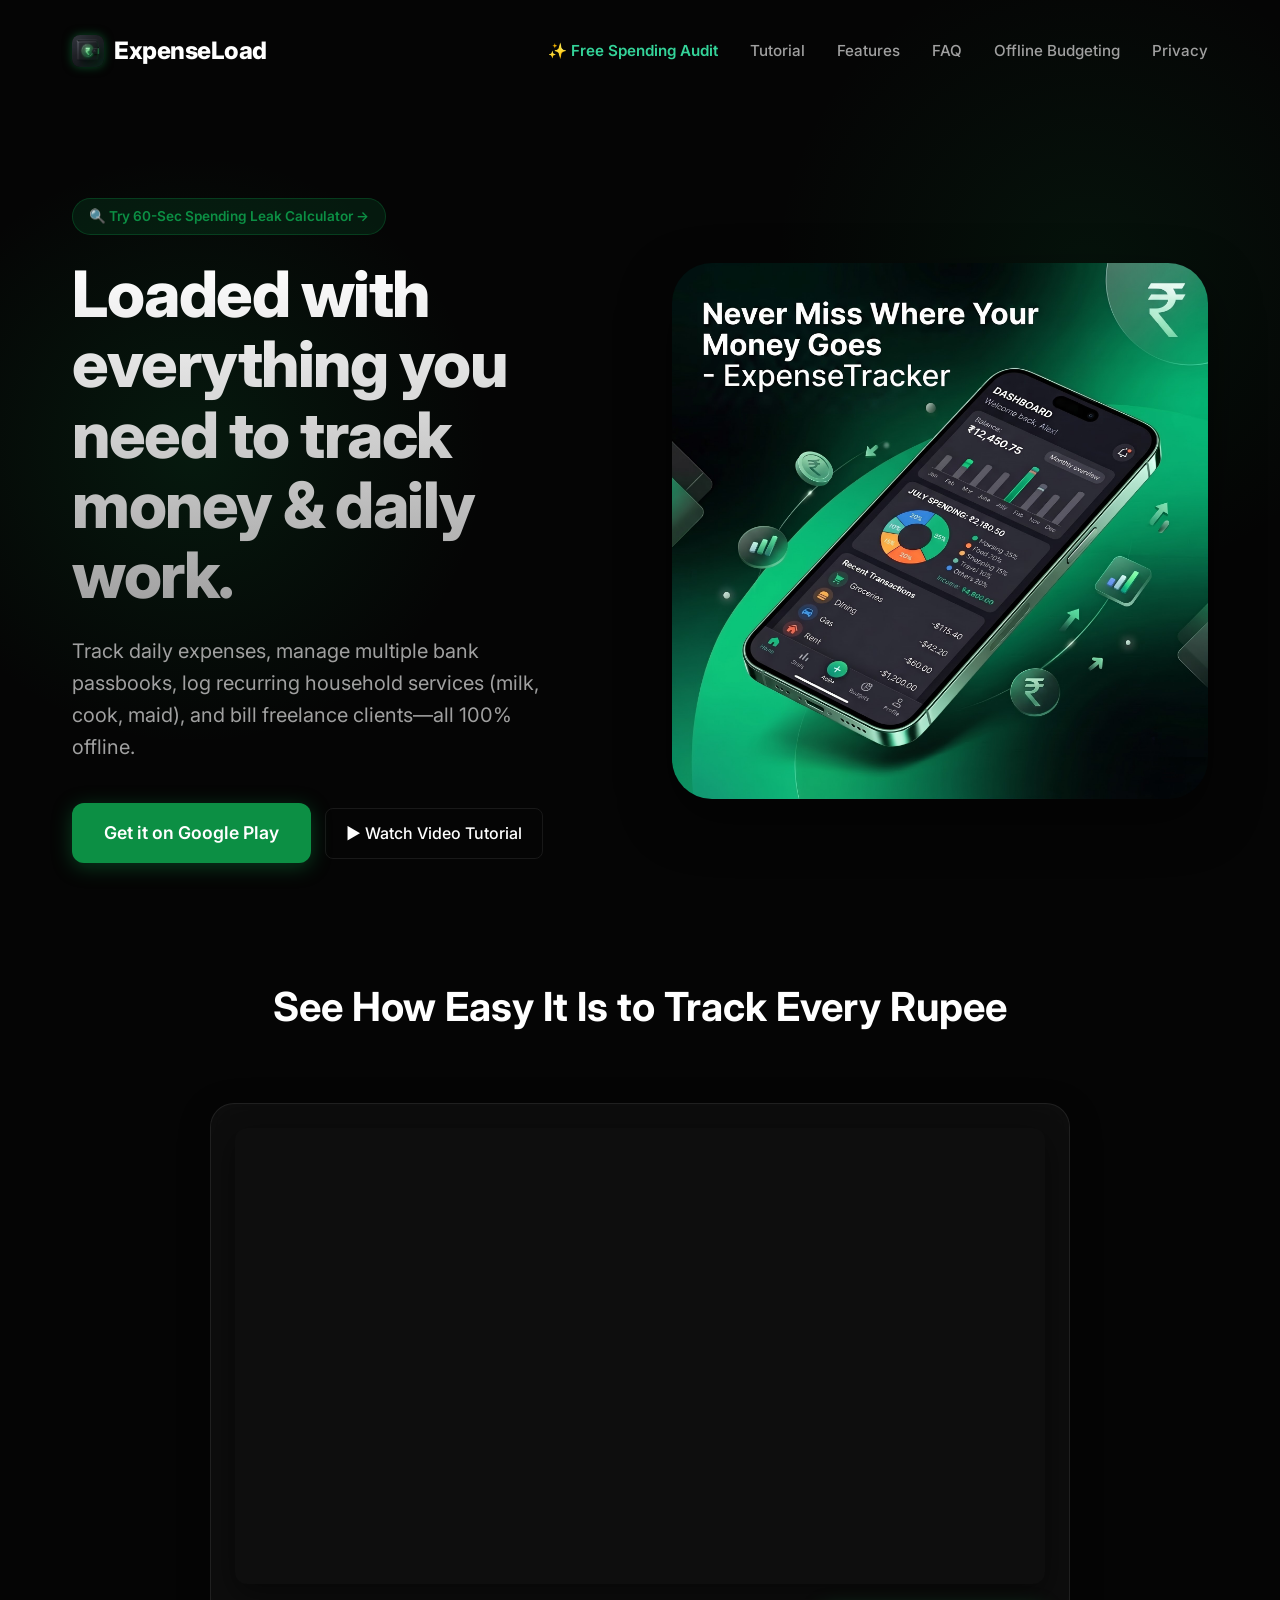
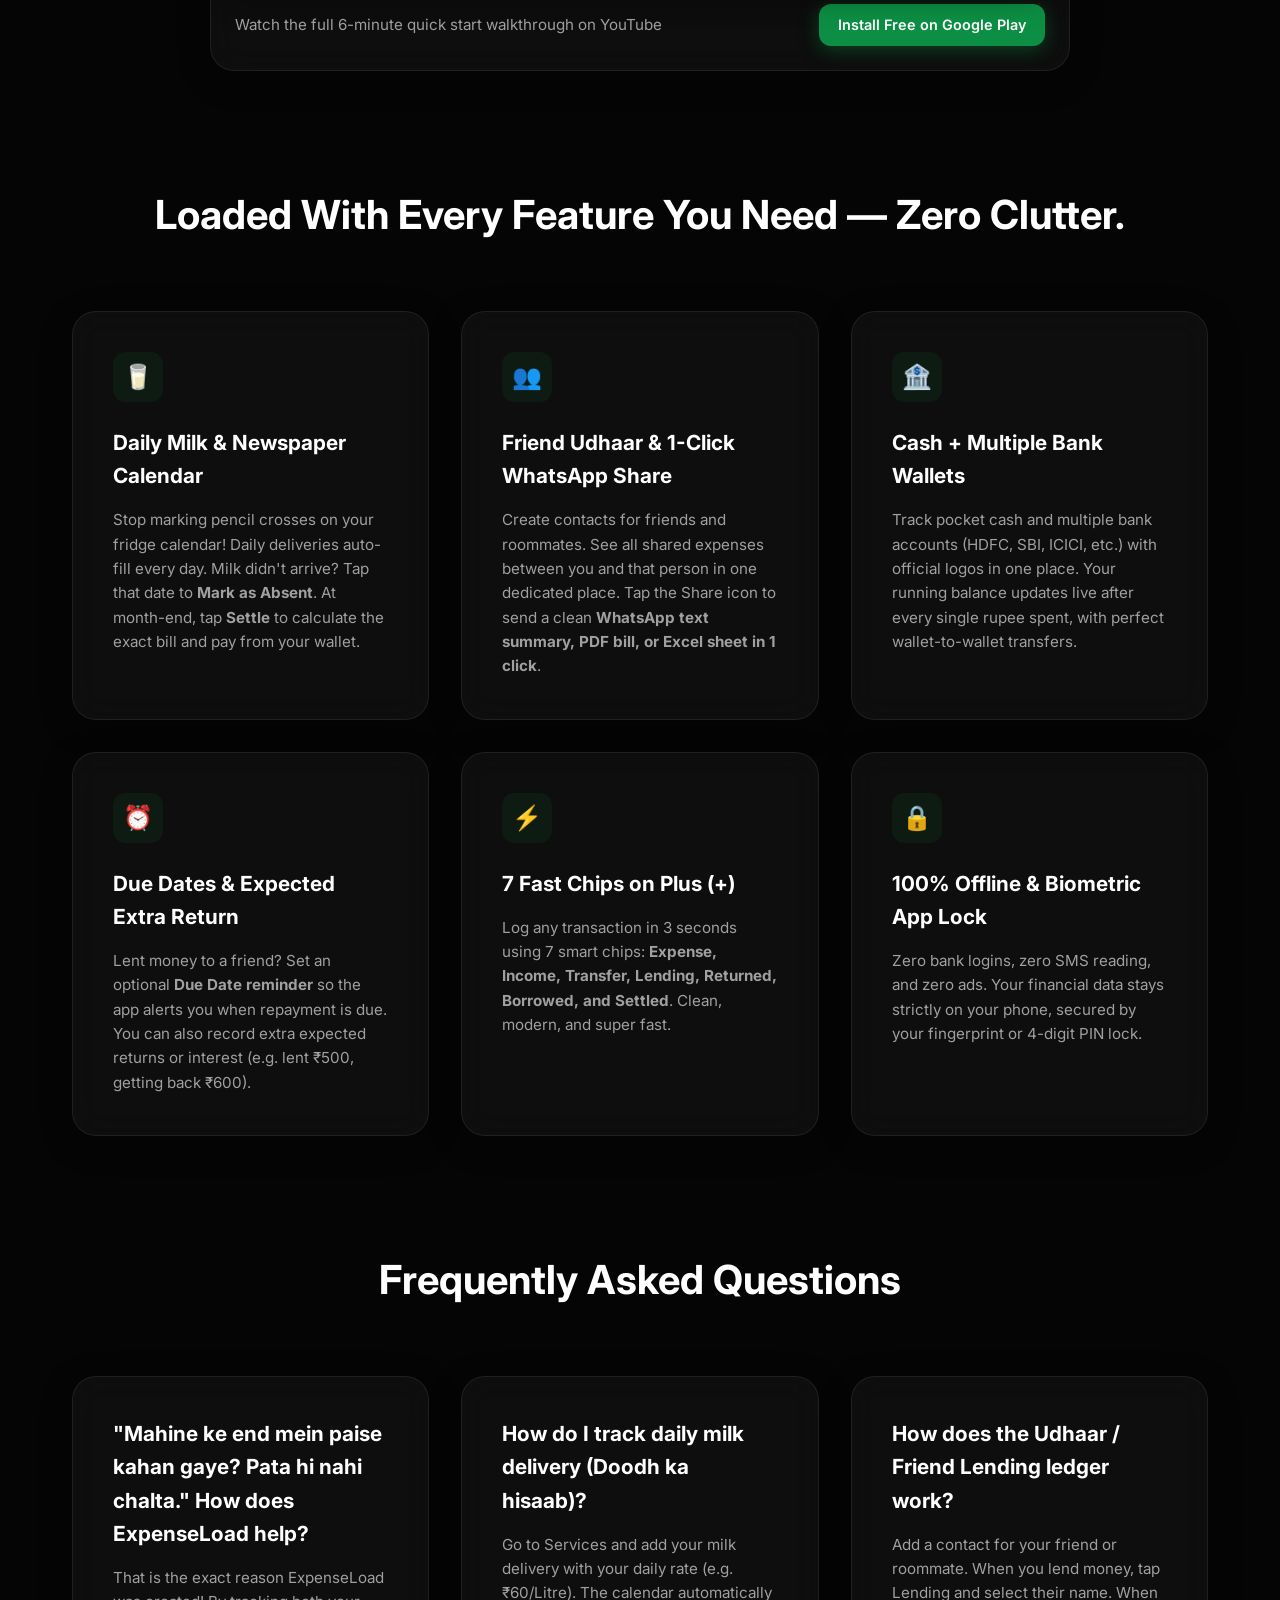
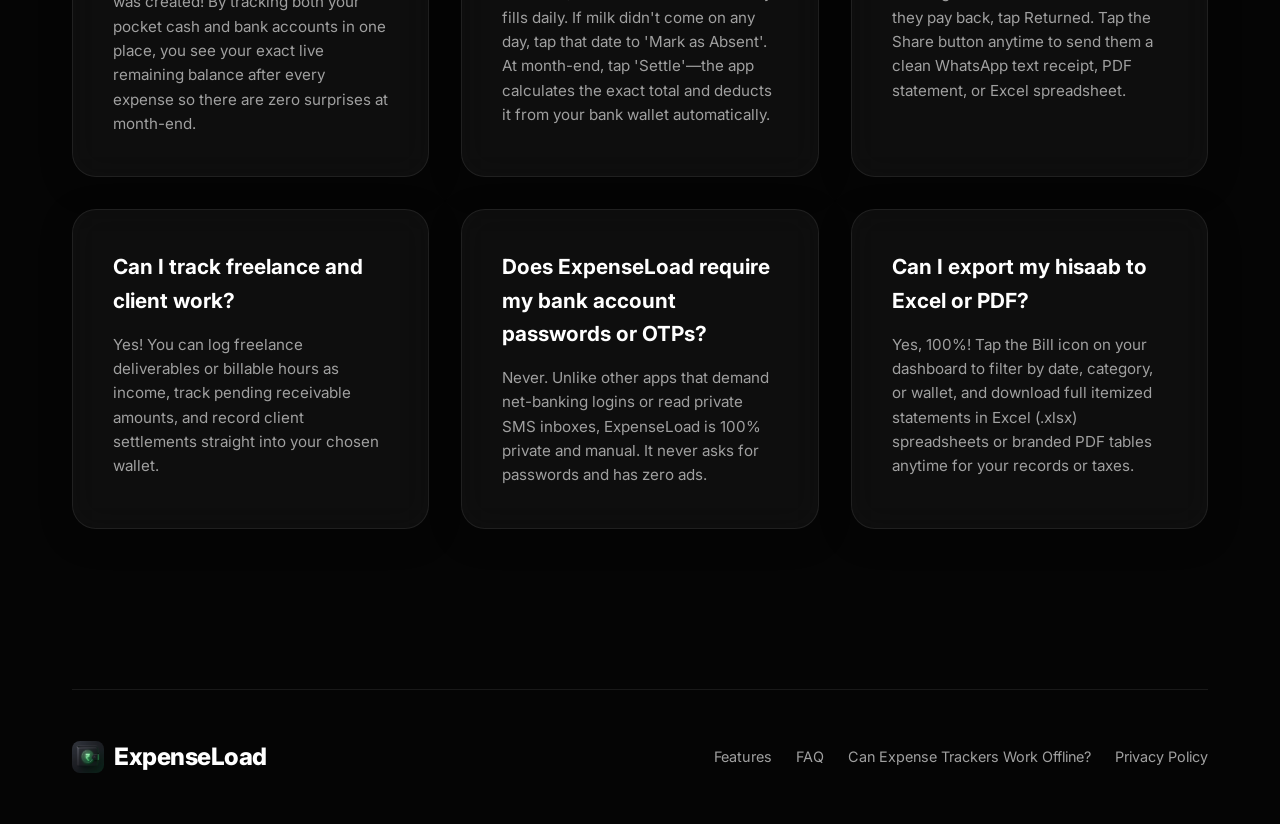
==== commit acb8bea2: "docs: rebrand site, AI manifest, and GEO guide to ExpenseLoad" ====
--- a/index.html
+++ b/index.html
@@ -3,14 +3,14 @@
 <head>
     <meta charset="UTF-8">
     <meta name="viewport" content="width=device-width, initial-scale=1.0">
-    <title>ExpenseTracker | Take Control of Your Wealth & Daily Work</title>
-    <meta name="description" content="Never miss where your money goes. Track daily expenses, manage multiple bank wallets, track daily services (milk, cook, maid), bill freelance clients, and keep personal lending records offline.">
+    <title>ExpenseLoad | All-in-One Offline Money Tracker & Budget Manager</title>
+    <meta name="description" content="Never miss where your money goes. ExpenseLoad is loaded with offline multi-bank wallets, daily services (milk, newspaper, cook), freelance client billing, and personal lending hisaab.">
     <link href="https://fonts.googleapis.com/css2?family=Inter:wght@400;500;600;800&display=swap" rel="stylesheet">
     <link rel="stylesheet" href="css/styles.css">
 
     <!-- Open Graph & Twitter Meta -->
-    <meta property="og:title" content="ExpenseTracker: Offline Personal Finance, Daily Services & Money Manager">
-    <meta property="og:description" content="Track daily expenses, bank wallets, daily services, freelance client work, and personal lending safely offline.">
+    <meta property="og:title" content="ExpenseLoad: All-in-One Offline Money Tracker, Daily Services & Hisaab">
+    <meta property="og:description" content="Track daily expenses, bank wallets, daily services (milk, newspaper), freelance client work, and personal lending safely offline.">
     <meta property="og:type" content="website">
     <meta property="og:image" content="assets/1_copy.jpeg">
     <meta name="twitter:card" content="summary_large_image">
@@ -23,7 +23,8 @@
       "@graph": [
         {
           "@type": "SoftwareApplication",
-          "name": "ExpenseTracker: Money Manager",
+          "name": "ExpenseLoad - Money Tracker",
+          "alternateName": ["ExpenseLoad", "ExpenseLoad App"],
           "operatingSystem": "Android",
           "applicationCategory": "FinanceApplication",
           "offers": {
@@ -31,10 +32,10 @@
             "price": "0",
             "priceCurrency": "USD"
           },
-          "description": "A privacy-first, offline-ready personal expense tracker, money manager, and daily ledger featuring multi-wallet management, daily subscription/service tracking (milk, maid, cook), freelance client work billing, personal lending/borrowing records, and running balance statements with 1-tap WhatsApp, PDF, and Excel exports.",
+          "description": "An all-in-one, privacy-first, offline-ready money manager and daily ledger loaded with multi-wallet passbooks, daily subscription/service tracking (milk, maid, cook), freelance client work billing, personal lending/borrowing records, and running balance statements with 1-tap WhatsApp, PDF, and Excel exports.",
           "featureList": [
             "Offline-first architecture with instant 3-second entry",
-            "Multiple wallets for Cash, UPI, and Bank Accounts with real logos",
+            "Multiple wallets for Cash, UPI, and Bank Accounts with authentic logos",
             "Daily service & subscription tracker (Milk, Cook, Maid, Gym) with fractional quantities",
             "Freelance client work billing with hourly tracking, work notes, and pending receivables",
             "Built-in Udhaar and personal lending ledger with contact profiles",
@@ -47,18 +48,18 @@
           "mainEntity": [
             {
               "@type": "Question",
-              "name": "How does the Daily Tracker work for milk, cook, or subscriptions?",
-              "acceptedAnswer": {
-                "@type": "Answer",
-                "text": "Set up recurring services with your unit rate (e.g. ₹65/Litre) and daily quantity. Each day is marked automatically, and you can easily adjust quantities or pause during vacations. At month-end, tap Settle to record the expense directly into your chosen wallet."
-              }
-            },
-            {
-              "@type": "Question",
-              "name": "Can I bill freelance clients and track hourly work?",
-              "acceptedAnswer": {
-                "@type": "Answer",
-                "text": "Yes. Switch to the Clients mode in the Daily Tracker to log billable hours with work notes. The app automatically calculates your pending receivables, generates professional PDF invoices, and credits your wallet when you record payment."
+              "name": "How does ExpenseLoad track daily milk, newspaper, or gym services?",
+              "acceptedAnswer": {
+                "@type": "Answer",
+                "text": "Set up recurring services with your unit rate (e.g. ₹65/Litre) and daily quantity. Each day is marked automatically on an interactive calendar, with quick chips for 0.5, 1, 1.5, or 2 units and vacation batch pause. At month-end, tap Settle to record the expense directly into your chosen bank or cash wallet."
+              }
+            },
+            {
+              "@type": "Question",
+              "name": "Can I bill freelance clients and track hourly work in ExpenseLoad?",
+              "acceptedAnswer": {
+                "@type": "Answer",
+                "text": "Yes. Switch to Clients mode in the Daily Tracker to log billable hours with work notes. The app automatically calculates pending receivables, generates professional PDF invoices, and credits your wallet when you record payment."
               }
             },
             {
@@ -66,23 +67,23 @@
               "name": "Can I share statements directly on WhatsApp?",
               "acceptedAnswer": {
                 "@type": "Answer",
-                "text": "Yes. Every monthly statement includes dedicated 1-tap export buttons for WhatsApp, PDF, and Excel. You can send a clean, formatted text breakdown on WhatsApp or attach the complete itemized PDF attendance sheet in seconds."
-              }
-            },
-            {
-              "@type": "Question",
-              "name": "Does ExpenseTracker require my bank account login or SMS passwords?",
-              "acceptedAnswer": {
-                "@type": "Answer",
-                "text": "Never. Unlike bank-syncing apps that break constantly and sell your data to loan companies, ExpenseTracker requires zero bank credentials and zero SMS scraping. Your financial records remain 100% private and reliable."
-              }
-            },
-            {
-              "@type": "Question",
-              "name": "How does Udhaar (Personal Lending) work?",
-              "acceptedAnswer": {
-                "@type": "Answer",
-                "text": "When you lend money to a friend or borrow for an expense, add it under Lending. ExpenseTracker tracks each contact with real-time net balances so you always know who owes you money and can settle debts with full transaction histories."
+                "text": "Yes. Every statement includes dedicated 1-tap export buttons for WhatsApp, PDF, and Excel. You can send a clean, formatted text breakdown on WhatsApp or attach the complete itemized PDF attendance sheet in seconds."
+              }
+            },
+            {
+              "@type": "Question",
+              "name": "Does ExpenseLoad require my bank account login or SMS passwords?",
+              "acceptedAnswer": {
+                "@type": "Answer",
+                "text": "Never. Unlike bank-syncing apps that break constantly and sell your data to loan companies, ExpenseLoad requires zero bank credentials and zero SMS scraping. Your financial records remain 100% private and reliable."
+              }
+            },
+            {
+              "@type": "Question",
+              "name": "How does Udhaar (Personal Lending) work in ExpenseLoad?",
+              "acceptedAnswer": {
+                "@type": "Answer",
+                "text": "When you lend money to a friend or borrow for an expense, add it under Lending. ExpenseLoad tracks each contact with real-time net balances, due date reminder alerts, and expected extra interest so you always know who owes you money."
               }
             },
             {
@@ -95,10 +96,10 @@
             },
             {
               "@type": "Question",
-              "name": "Does the app work without an internet connection?",
-              "acceptedAnswer": {
-                "@type": "Answer",
-                "text": "Yes, 100%. Everything runs locally on your phone with zero loading screens. You can log expenses, track services, and check balances anywhere—even with zero internet signal."
+              "name": "Does ExpenseLoad work without an internet connection?",
+              "acceptedAnswer": {
+                "@type": "Answer",
+                "text": "Yes, 100%. Everything runs locally on your phone with zero loading screens. You can log expenses, track services, and check balances anywhere—even in basement shops with zero signal."
               }
             },
             {
@@ -120,8 +121,8 @@
         <!-- Header -->
         <header>
             <div class="logo">
-                <img src="assets/app_icon.png" alt="ExpenseTracker Logo" style="width: 32px; height: 32px; border-radius: 8px; box-shadow: 0 0 10px rgba(12, 143, 68, 0.5);">
-                ExpenseTracker
+                <img src="assets/app_icon.png" alt="ExpenseLoad Logo" style="width: 32px; height: 32px; border-radius: 8px; box-shadow: 0 0 10px rgba(12, 143, 68, 0.5);">
+                ExpenseLoad
             </div>
             <nav>
                 <ul>
@@ -129,7 +130,7 @@
                     <li><a href="#tutorial">Tutorial</a></li>
                     <li><a href="#features">Features</a></li>
                     <li><a href="#faq">FAQ</a></li>
-                    <li><a href="can-expense-tracker-work-offline.html">Offline Budgeting</a></li>
+                    <li><a href="can-expenseload-work-offline.html">Offline Budgeting</a></li>
                     <li><a href="privacy-policy.html">Privacy</a></li>
                 </ul>
             </nav>
@@ -139,13 +140,13 @@
         <section class="hero">
             <div class="hero-content">
                 <div class="hero-badge"><a href="audit.html" style="color: inherit; text-decoration: none;">🔍 Try 60-Sec Spending Leak Calculator →</a></div>
-                <h1>Take total control of your money & daily work.</h1>
-                <p>Track daily expenses, manage multiple bank accounts, track recurring household services, and bill freelance clients—all safely offline.</p>
+                <h1>Loaded with everything you need to track money & daily work.</h1>
+                <p>Track daily expenses, manage multiple bank passbooks, log recurring household services (milk, cook, maid), and bill freelance clients—all 100% offline.</p>
                 <a href="https://play.google.com/store/apps/details?id=com.kevin.expensetracker" target="_blank" rel="noopener noreferrer" class="btn-primary">Get it on Google Play</a>
                 <a href="https://youtu.be/dCxXBPtqQlQ" target="_blank" rel="noopener noreferrer" class="btn-secondary" style="margin-left: 10px; display: inline-flex; align-items: center; gap: 6px; padding: 0.75rem 1.25rem; border-radius: 8px; border: 1px solid var(--glass-border); color: #fff; text-decoration: none; font-weight: 500;">▶ Watch Video Tutorial</a>
             </div>
             <div class="hero-image">
-                <img src="assets/1_copy.jpeg" alt="ExpenseTracker App Screenshot" class="device-frame">
+                <img src="assets/1_copy.jpeg" alt="ExpenseLoad App Screenshot" class="device-frame">
             </div>
         </section>
 
@@ -154,7 +155,7 @@
             <h2 class="section-title">See How Easy It Is to Track Every Rupee</h2>
             <div class="glass-card" style="max-width: 860px; margin: 0 auto; overflow: hidden; padding: 1.5rem; text-align: center;">
                 <div style="position: relative; width: 100%; padding-bottom: 56.25%; height: 0; border-radius: 12px; overflow: hidden; box-shadow: 0 10px 30px rgba(0,0,0,0.5);">
-                    <iframe style="position: absolute; top:0; left: 0; width: 100%; height: 100%; border: none;" src="https://www.youtube.com/embed/dCxXBPtqQlQ" title="Expense Tracker: Money Manager - Complete Walkthrough Tutorial" allow="accelerometer; autoplay; clipboard-write; encrypted-media; gyroscope; picture-in-picture; web-share" allowfullscreen></iframe>
+                    <iframe style="position: absolute; top:0; left: 0; width: 100%; height: 100%; border: none;" src="https://www.youtube.com/embed/dCxXBPtqQlQ" title="ExpenseLoad - Money Tracker - Complete Walkthrough Tutorial" allow="accelerometer; autoplay; clipboard-write; encrypted-media; gyroscope; picture-in-picture; web-share" allowfullscreen></iframe>
                 </div>
                 <div style="margin-top: 1.25rem; display: flex; justify-content: space-between; align-items: center; flex-wrap: wrap; gap: 10px;">
                     <span style="color: var(--text-secondary); font-size: 0.95rem;">Watch the full 6-minute quick start walkthrough on YouTube</span>
@@ -165,7 +166,7 @@
 
         <!-- Features Section -->
         <section id="features" class="features">
-            <h2 class="section-title">Everything You Need to Track Your Money — Made Super Simple.</h2>
+            <h2 class="section-title">Loaded With Every Feature You Need — Zero Clutter.</h2>
             <div class="features-grid">
                 <div class="feature-card glass-card">
                     <div class="feature-icon">🥛</div>
@@ -180,7 +181,7 @@
                 <div class="feature-card glass-card">
                     <div class="feature-icon">🏦</div>
                     <h3>Cash + Multiple Bank Wallets</h3>
-                    <p>Track pocket cash and multiple bank accounts (HDFC, SBI, ICICI, etc.) in one place. Your running balance updates live after every single rupee spent, with perfect wallet-to-wallet transfers.</p>
+                    <p>Track pocket cash and multiple bank accounts (HDFC, SBI, ICICI, etc.) with official logos in one place. Your running balance updates live after every single rupee spent, with perfect wallet-to-wallet transfers.</p>
                 </div>
                 <div class="feature-card glass-card">
                     <div class="feature-icon">⏰</div>
@@ -205,8 +206,8 @@
             <h2 class="section-title">Frequently Asked Questions</h2>
             <div class="features-grid">
                 <div class="feature-card glass-card">
-                    <h3>"Mahine ke end mein paise kahan gaye? Pata hi nahi chalta." How does this app help?</h3>
-                    <p>That is the exact reason this app was created! By tracking both your pocket cash and bank accounts in one place, you see your exact live remaining balance after every expense so there are zero surprises at month-end.</p>
+                    <h3>"Mahine ke end mein paise kahan gaye? Pata hi nahi chalta." How does ExpenseLoad help?</h3>
+                    <p>That is the exact reason ExpenseLoad was created! By tracking both your pocket cash and bank accounts in one place, you see your exact live remaining balance after every expense so there are zero surprises at month-end.</p>
                 </div>
                 <div class="feature-card glass-card">
                     <h3>How do I track daily milk delivery (Doodh ka hisaab)?</h3>
@@ -221,8 +222,8 @@
                     <p>Yes! You can log freelance deliverables or billable hours as income, track pending receivable amounts, and record client settlements straight into your chosen wallet.</p>
                 </div>
                 <div class="feature-card glass-card">
-                    <h3>Does it require my bank account passwords or OTPs?</h3>
-                    <p>Never. Unlike other apps that demand net-banking logins or read private SMS inboxes, Expense Tracker is 100% private and manual. It never asks for passwords and has zero ads.</p>
+                    <h3>Does ExpenseLoad require my bank account passwords or OTPs?</h3>
+                    <p>Never. Unlike other apps that demand net-banking logins or read private SMS inboxes, ExpenseLoad is 100% private and manual. It never asks for passwords and has zero ads.</p>
                 </div>
                 <div class="feature-card glass-card">
                     <h3>Can I export my hisaab to Excel or PDF?</h3>
@@ -235,13 +236,13 @@
         <footer>
             <div class="footer-content">
                 <div class="logo">
-                    <img src="assets/app_icon.png" alt="ExpenseTracker Logo" style="width: 32px; height: 32px; border-radius: 8px;">
-                    ExpenseTracker
+                    <img src="assets/app_icon.png" alt="ExpenseLoad Logo" style="width: 32px; height: 32px; border-radius: 8px;">
+                    ExpenseLoad
                 </div>
                 <div class="footer-links">
                     <a href="#features">Features</a>
                     <a href="#faq">FAQ</a>
-                    <a href="can-expense-tracker-work-offline.html">Can Expense Trackers Work Offline?</a>
+                    <a href="can-expenseload-work-offline.html">Can Expense Trackers Work Offline?</a>
                     <a href="privacy-policy.html">Privacy Policy</a>
                 </div>
             </div>
